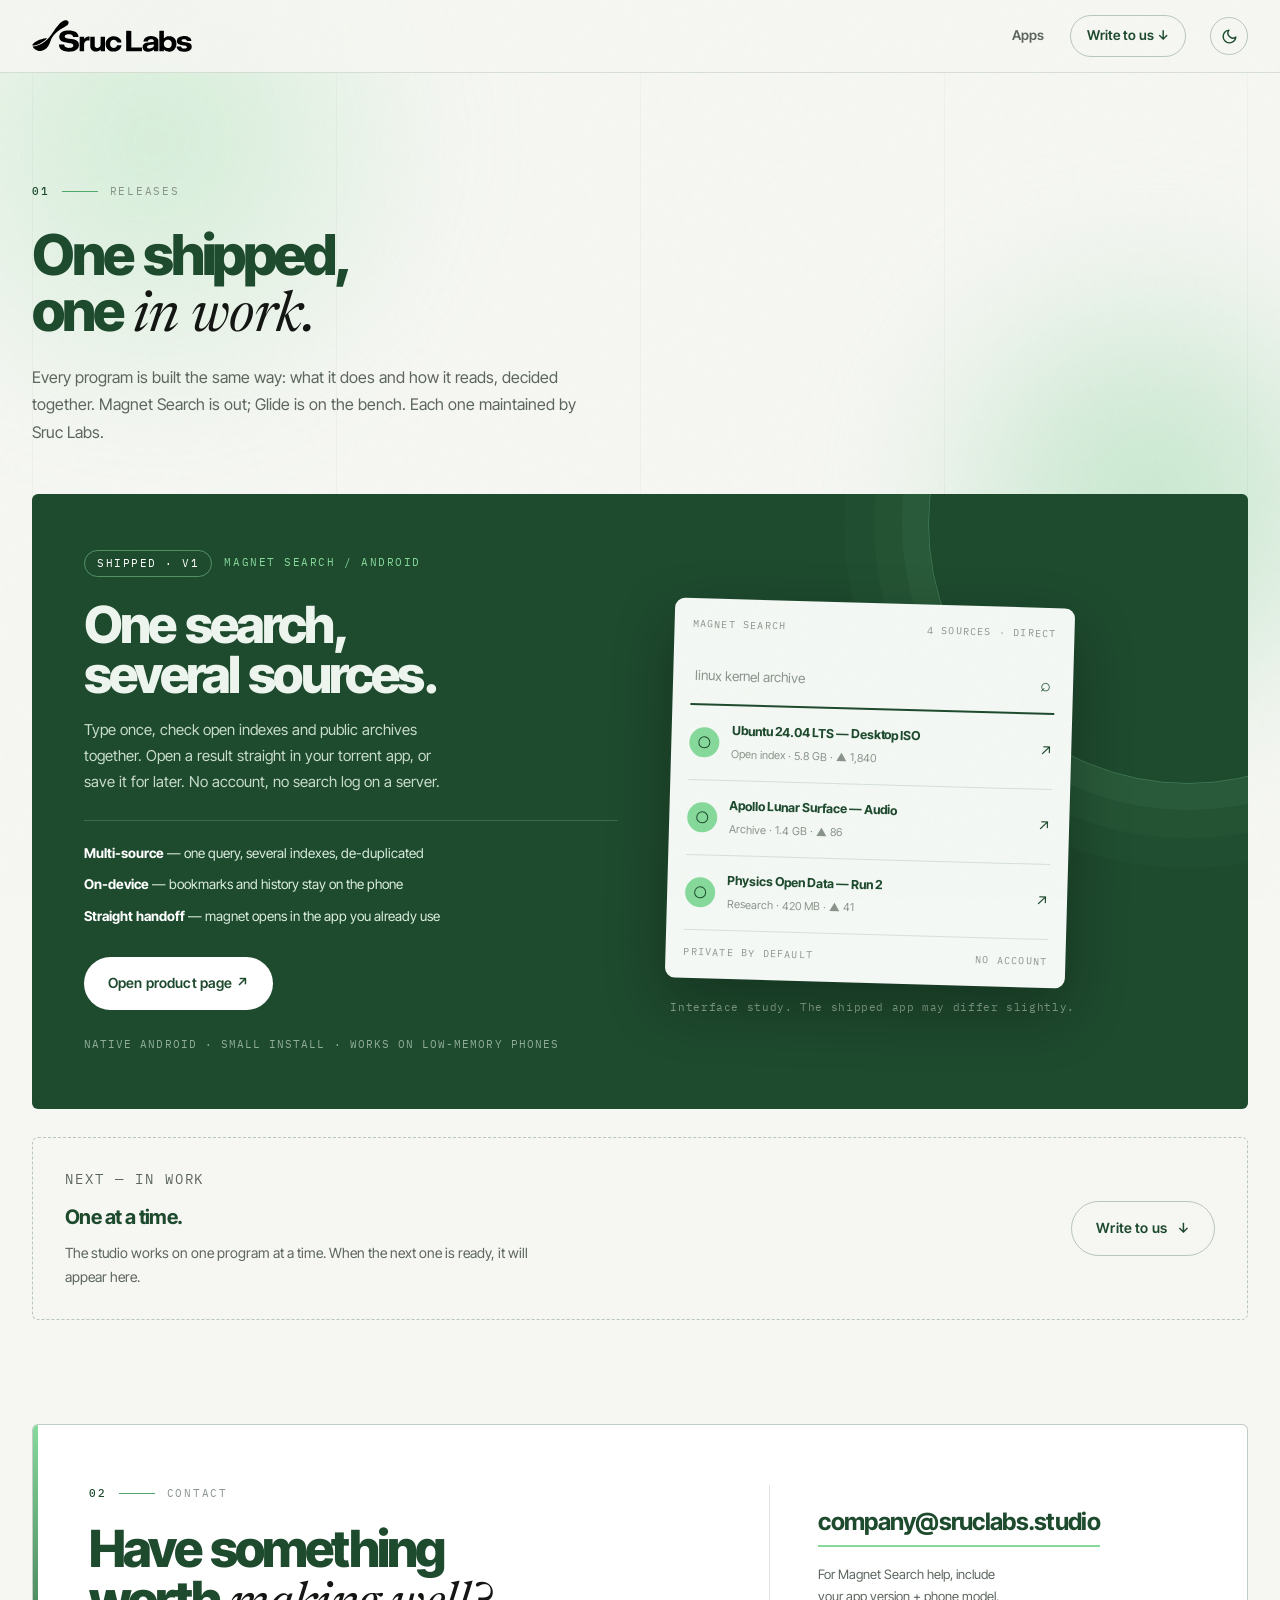
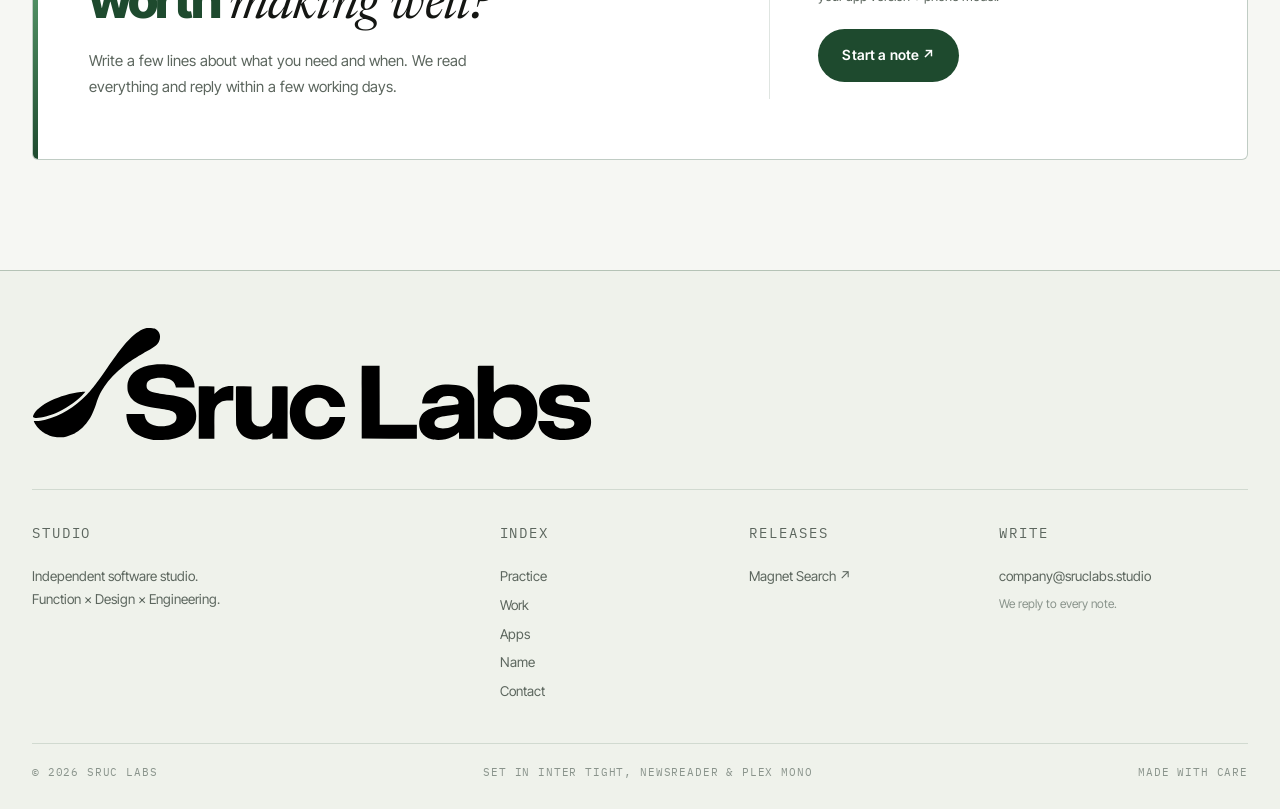
==== apps/index.html @ b3362c84 "Changes for new apps" ====
<!doctype html>
<html lang="en">
<head>
  <meta charset="utf-8">
  <meta name="viewport" content="width=device-width, initial-scale=1">
  <meta name="description" content="Apps by Sruc Labs. One program at a time, done properly. First release: Magnet Search for Android.">
  <meta name="theme-color" content="#F6F7F3">
  <title>Apps — Sruc Labs</title>
  <script>
    try {
      var t = localStorage.getItem('sruc-theme');
      if (!t) t = window.matchMedia('(prefers-color-scheme: dark)').matches ? 'dark' : 'light';
      document.documentElement.dataset.theme = t;
    } catch (e) { document.documentElement.dataset.theme = 'light'; }
  </script>

  <link rel="preconnect" href="https://fonts.googleapis.com">
  <link rel="preconnect" href="https://fonts.gstatic.com" crossorigin>
  <link href="https://fonts.googleapis.com/css2?family=Inter+Tight:ital,wght@0,400;0,500;0,600;0,700;0,800;1,400&family=Newsreader:ital,opsz,wght@1,6..72,400;1,6..72,500&family=IBM+Plex+Mono:wght@400;500&display=swap" rel="stylesheet">

  <link rel="icon" type="image/svg+xml" sizes="any" href="../assets/brand/icon.svg?v=20260924-2">

  <link rel="stylesheet" href="../css/style.css?v=20261008-4">
</head>
<body>

  <div class="ambient" aria-hidden="true">
    <span class="a1"></span><span class="a2"></span><span class="a3"></span>
  </div>
  <div class="page-grid" aria-hidden="true">
    <span></span><span></span><span></span><span></span>
  </div>
  <div class="grain" aria-hidden="true"></div>

  <!-- ================= HEADER ================= -->
  <header class="topbar">
    <div class="wrap topbar-in">
      <a class="wordmark" href="../" aria-label="Sruc Labs home">
        <img class="wordmark-logo logo-dark" src="../assets/brand/SrucLabs_dark.svg?v=20260924" alt="Sruc Labs" width="160" height="33">
        <img class="wordmark-logo logo-light" src="../assets/brand/SrucLabs_light.svg?v=20260924" alt="" aria-hidden="true" width="160" height="33">
      </a>

      <nav class="topnav" aria-label="Primary">
        <!-- links render from NAV_LINKS in js/main.js -->
      </nav>

      <button class="theme-toggle" id="theme-toggle" aria-pressed="false" aria-label="Switch to dark theme" title="Toggle theme">
        <svg class="icon-moon" viewBox="0 0 24 24" fill="none" stroke="currentColor" stroke-width="2" stroke-linecap="round" stroke-linejoin="round" aria-hidden="true">
          <path d="M21 12.79A9 9 0 1 1 11.21 3 7 7 0 0 0 21 12.79z"></path>
        </svg>
        <svg class="icon-sun" viewBox="0 0 24 24" fill="none" stroke="currentColor" stroke-width="2" stroke-linecap="round" stroke-linejoin="round" aria-hidden="true">
          <circle cx="12" cy="12" r="4.5"></circle>
          <line x1="12" y1="2" x2="12" y2="4.5"></line>
          <line x1="12" y1="19.5" x2="12" y2="22"></line>
          <line x1="2" y1="12" x2="4.5" y2="12"></line>
          <line x1="19.5" y1="12" x2="22" y2="12"></line>
          <line x1="4.6" y1="4.6" x2="6.4" y2="6.4"></line>
          <line x1="17.6" y1="17.6" x2="19.4" y2="19.4"></line>
          <line x1="4.6" y1="19.4" x2="6.4" y2="17.6"></line>
          <line x1="17.6" y1="6.4" x2="19.4" y2="4.6"></line>
        </svg>
      </button>
      <button class="menu-btn" aria-expanded="false" aria-controls="mobilemenu">Menu</button>
    </div>
    <div class="wrap mobilemenu" id="mobilemenu">
      <!-- links render from NAV_LINKS in js/main.js -->
    </div>
  </header>

  <main>
    <!-- ================= 01 RELEASES ================= -->
    <section class="section wrap" id="releases">
      <div class="sec-head reveal">
        <p class="sec-index"><span>01</span><i></i>Releases</p>
        <h2>One shipped,<br>one <span class="serif">in work.</span></h2>
        <p class="sec-sub">Every program is built the same way: what it does and how it reads, decided together. Magnet Search is out; Glide is on the bench. Each one maintained by Sruc Labs.</p>
      </div>

      <article class="work reveal">
        <div class="work-info">
          <p class="work-eyebrow"><span class="pill">Shipped · v1</span> Magnet Search / Android</p>
          <h3>One search,<br>several sources.</h3>
          <p class="work-desc">Type once, check open indexes and public archives together. Open a result straight in your torrent app, or save it for later. No account, no search log on a server.</p>
          <ul class="work-list">
            <li><b>Multi-source</b> — one query, several indexes, de-duplicated</li>
            <li><b>On-device</b> — bookmarks and history stay on the phone</li>
            <li><b>Straight handoff</b> — magnet opens in the app you already use</li>
          </ul>
          <div class="work-cta">
            <a class="btn btn-light" href="https://sruclabs.github.io/magnetsearch/" target="_blank" rel="noopener">Open product page ↗</a>
          </div>
          <p class="work-meta">Native Android · Small install · Works on low-memory phones</p>
        </div>

        <div class="work-visual" aria-hidden="true">
          <div class="phone">
            <div class="phone-top"><span>Magnet Search</span><span>4 sources · direct</span></div>
            <div class="phone-search"><span>linux kernel archive</span><b>⌕</b></div>
            <div class="phone-row">
              <i></i>
              <div><strong>Ubuntu 24.04 LTS — Desktop ISO</strong><small>Open index · 5.8 GB · ▲ 1,840</small></div>
              <em>↗</em>
            </div>
            <div class="phone-row">
              <i></i>
              <div><strong>Apollo Lunar Surface — Audio</strong><small>Archive · 1.4 GB · ▲ 86</small></div>
              <em>↗</em>
            </div>
            <div class="phone-row">
              <i></i>
              <div><strong>Physics Open Data — Run 2</strong><small>Research · 420 MB · ▲ 41</small></div>
              <em>↗</em>
            </div>
            <div class="phone-foot"><span>Private by default</span><span>No account</span></div>
          </div>
          <p class="work-cap">Interface study. The shipped app may differ slightly.</p>
        </div>
      </article>

      <div class="next reveal">
        <div>
          <p class="next-eyebrow">Next — in work</p>
          <h3>One at a time.</h3>
          <p>The studio works on one program at a time. When the next one is ready, it will appear here.</p>
        </div>
        <a class="btn btn-ghost" href="#contact">Write to us <span aria-hidden="true">↓</span></a>
      </div>

    </section>

    <!-- ================= CONTACT ================= -->
    <section class="section wrap contact" id="contact">
      <div class="contact-card reveal">
        <div>
          <p class="sec-index light"><span>02</span><i></i>Contact</p>
          <h2>Have something<br>worth <span class="serif">making well?</span></h2>
          <p>Write a few lines about what you need and when. We read everything and reply within a few working days.</p>
        </div>
        <div class="contact-side">
          <a class="mail" href="mailto:company@sruclabs.studio">company@sruclabs.studio</a>
          <p class="contact-meta">For Magnet Search help, include<br>your app version + phone model.</p>
          <a class="btn btn-dark" href="mailto:company@sruclabs.studio?subject=Hello%20Sruc%20Labs">Start a note ↗</a>
        </div>
      </div>
    </section>
  </main>

  <!-- ================= FOOTER ================= -->
  <footer class="footer">
    <div class="wrap">
      <p class="foot-big">
        <img class="foot-logo logo-dark" src="../assets/brand/SrucLabs_dark.svg?v=20260924" alt="Sruc Labs">
        <img class="foot-logo logo-light" src="../assets/brand/SrucLabs_light.svg?v=20260924" alt="Sruc Labs">
      </p>
      <div class="foot-grid">
        <div>
          <p class="foot-k">Studio</p>
          <p>Independent software studio.<br>Function × Design × Engineering.</p>
        </div>
        <div>
          <p class="foot-k">Index</p>
          <a href="../#practice">Practice</a>
          <a href="../#work">Work</a>
          <a href="./" aria-current="page">Apps</a>
          <a href="../#name">Name</a>
          <a href="#contact">Contact</a>
        </div>
        <div>
          <p class="foot-k">Releases</p>
          <a href="https://sruclabs.github.io/magnetsearch/" target="_blank" rel="noopener">Magnet Search ↗</a>
        </div>
        <div>
          <p class="foot-k">Write</p>
          <a href="mailto:company@sruclabs.studio">company@sruclabs.studio</a>
          <p class="foot-muted">We reply to every note.</p>
        </div>
      </div>
      <div class="foot-base">
        <span>© <span id="year">2026</span> Sruc Labs</span>
        <span>Set in Inter Tight, Newsreader &amp; Plex Mono</span>
        <span>Made with care</span>
      </div>
    </div>
  </footer>

  <!-- ================= SCROLL TO TOP ================= -->
  <button class="scroll-top" id="scroll-top" aria-label="Scroll to top" title="Scroll to top">
    <svg viewBox="0 0 24 24" fill="none" stroke="currentColor" stroke-width="2.2" stroke-linecap="round" stroke-linejoin="round" aria-hidden="true">
      <line x1="12" y1="19" x2="12" y2="5"></line>
      <polyline points="5 12 12 5 19 12"></polyline>
    </svg>
  </button>

  <script src="../js/main.js?v=20261008-6"></script>
</body>
</html>
---- css/style.css ----
/* ============================================================
   SRUC LABS — from scratch
   Type: Inter Tight / Newsreader Italic / IBM Plex Mono (all OFL)
   Colour: paper, pine, mint — from brand artefacts
   ============================================================ */

@font-face {
  font-family: 'Inter';
  src: url('../assets/fonts/inter_regular.ttf?v=20260924') format('truetype');
  font-weight: 400; font-display: swap;
}
@font-face {
  font-family: 'Inter';
  src: url('../assets/fonts/inter_medium.ttf?v=20260924') format('truetype');
  font-weight: 500; font-display: swap;
}
@font-face {
  font-family: 'Inter';
  src: url('../assets/fonts/inter_semibold.ttf?v=20260924') format('truetype');
  font-weight: 600; font-display: swap;
}
@font-face {
  font-family: 'Inter';
  src: url('../assets/fonts/inter_bold.ttf?v=20260924') format('truetype');
  font-weight: 700; font-display: swap;
}
@font-face {
  font-family: 'Inter';
  src: url('../assets/fonts/inter_extra_bold.ttf?v=20260924') format('truetype');
  font-weight: 800; font-display: swap;
}

:root {
  --paper: #F6F7F3;
  --card: #FFFFFF;
  --soft: #EAF7ED;
  --ink: #141613;
  --muted: #5C665E;
  --faint: #8A948C;
  --pine: #1E4A2E;
  --moss: #285C3A;
  --leaf: #4FA86B;
  --mint: #86D99B;
  --line: rgba(30, 74, 46, 0.14);
  --line-strong: rgba(30, 74, 46, 0.28);
  --max: 1280px;
  --gut: 32px;
  --sans: 'Inter Tight', 'Inter', system-ui, -apple-system, sans-serif;
  --serif: 'Newsreader', Georgia, serif;
  --mono: 'IBM Plex Mono', 'SFMono-Regular', Menlo, monospace;
  --ease: cubic-bezier(0.22, 1, 0.36, 1);
  --spring: cubic-bezier(0.34, 1.4, 0.44, 1);
  --soft: cubic-bezier(0.4, 0, 0.2, 1);
  --grid: rgba(30,74,46,0.035);
  --construct: rgba(30,74,46,0.1);
  color-scheme: light;
}

/* ================= DARK MODE — deep pine primary, mint accents ================= */
[data-theme="dark"] {
  color-scheme: dark;
  --paper: #0C1210;
  --card: #121A15;
  --soft: #14201A;
  --ink: #EAF2E9;
  --muted: #A9BBAE;
  --faint: #7F9384;
  --pine: #E4F1E2;
  --moss: #A9CBB2;
  --leaf: #7CC795;
  --mint: #86D99B;
  --line: rgba(134,217,155,0.16);
  --line-strong: rgba(134,217,155,0.34);
  --grid: rgba(134,217,155,0.07);
  --construct: rgba(134,217,155,0.18);
}

/* logo variant swap — specificity beats .wordmark-logo below */
.wordmark-logo.logo-light, .foot-logo.logo-light { display: none; }
[data-theme="dark"] .wordmark-logo.logo-dark,
[data-theme="dark"] .foot-logo.logo-dark { display: none; }
[data-theme="dark"] .wordmark-logo.logo-light,
[data-theme="dark"] .foot-logo.logo-light { display: block; }

/* dark-mode surface + contrast fixes */
[data-theme="dark"] ::selection { background: var(--mint); color: #0C1210; }
[data-theme="dark"] .topbar { background: rgba(12,18,16,0.85); }
[data-theme="dark"] .mobilemenu { background: rgba(12,18,16,0.97); }
[data-theme="dark"] .topnav-pill:hover { background: var(--mint); color: #0C1210 !important; }
[data-theme="dark"] .btn-dark { background: var(--mint); color: #0C1210; }
[data-theme="dark"] .btn-dark:hover { background: #A5E3B8; box-shadow: 0 14px 28px rgba(0,0,0,0.4); }
[data-theme="dark"] .btn-light { background: var(--mint); color: #0C1210; }
[data-theme="dark"] .btn-light:hover { background: #A5E3B8; box-shadow: 0 14px 30px rgba(0,0,0,0.4); }
[data-theme="dark"] .lede { color: #B4C4B6; }
[data-theme="dark"] .strip { background: #10231A; }
[data-theme="dark"] .work { background: #132419; border: 1px solid var(--line-strong); }
[data-theme="dark"] .name-copy { color: #B9C8BB; }
[data-theme="dark"] .footer { background: #0E1712; }
[data-theme="dark"] .contact-card::after { background: linear-gradient(var(--mint), #2E6B42); }
[data-theme="dark"] .figure-bar { background: rgba(134,217,155,0.06); }
[data-theme="dark"] .figure-steps li.on { background: rgba(134,217,155,0.09); }
[data-theme="dark"] .rules-title { background: rgba(134,217,155,0.06); }
[data-theme="dark"] .rules li:hover { background: #16241C; }
[data-theme="dark"] .grain { opacity: 0.035; }
[data-theme="dark"] .ambient .a1 { background: radial-gradient(circle at center, rgba(134,217,155,0.17), transparent 65%); }
[data-theme="dark"] .ambient .a2 { background: radial-gradient(circle at center, rgba(24,50,34,0.9), transparent 70%); }
[data-theme="dark"] .ambient .a3 { background: radial-gradient(circle at center, rgba(134,217,155,0.09), transparent 65%); }
/* the phone mock stays a light interface in both modes — intentional */
[data-theme="dark"] .phone { box-shadow: 0 24px 60px rgba(0,0,0,0.55); }
/* construction grid streaks through text on dark — keep it light-mode only */
[data-theme="dark"] .page-grid { display: none; }
[data-theme="dark"] .scroll-top {
  background: rgba(18, 26, 21, 0.78);
  border-color: var(--line-strong);
  color: var(--mint);
  box-shadow: 0 10px 28px rgba(0, 0, 0, 0.45);
}
[data-theme="dark"] .scroll-top:hover {
  background: rgba(24, 38, 29, 0.94);
  border-color: var(--mint);
  color: #fff;
  box-shadow: 0 14px 32px rgba(0, 0, 0, 0.55), 0 0 16px rgba(134, 217, 155, 0.18);
}

@media (prefers-reduced-motion: no-preference) {
  html { scroll-behavior: auto; }
}

*, *::before, *::after { box-sizing: border-box; margin: 0; padding: 0; -webkit-tap-highlight-color: transparent; }
html { -webkit-text-size-adjust: 100%; }
section[id], footer[id] { scroll-margin-top: 73px; }
body {
  background: var(--paper);
  color: var(--ink);
  font-family: var(--sans);
  font-size: 15px;
  line-height: 1.6;
  -webkit-font-smoothing: antialiased;
  overflow-x: hidden;
}
::selection { background: var(--pine); color: #fff; }
a { color: inherit; text-decoration: none; }
img, svg { display: block; max-width: 100%; }
:focus-visible { outline: 2px solid var(--leaf); outline-offset: 3px; }

.wrap {
  width: 100%;
  max-width: var(--max);
  margin-inline: auto;
  padding-inline: var(--gut);
}

/* faint construction grid behind everything — kept sparse on purpose */
.page-grid {
  position: fixed; inset: 0; z-index: -2;
  max-width: var(--max); margin-inline: auto;
  display: grid; grid-template-columns: repeat(4, 1fr);
  padding-inline: var(--gut);
  pointer-events: none;
  -webkit-mask-image: linear-gradient(to bottom, transparent 0, #000 12%, #000 82%, transparent 100%);
  mask-image: linear-gradient(to bottom, transparent 0, #000 12%, #000 82%, transparent 100%);
}
.page-grid span { border-left: 1px solid var(--grid); }
.page-grid span:last-child { border-right: 1px solid var(--grid); }

/* slow ambient wash in brand colours — barely there, always moving */
.ambient { position: fixed; inset: 0; z-index: -3; overflow: hidden; pointer-events: none; }
.ambient span {
  position: absolute; border-radius: 50%;
  filter: blur(50px);
  backface-visibility: hidden;
  will-change: transform;
}
.ambient .a1 {
  width: 52vmax; height: 52vmax; left: -14vmax; top: -15vmax;
  background: radial-gradient(circle at center, rgba(134,217,155,0.32), transparent 65%);
  animation: drift1 30s ease-in-out infinite alternate;
}
.ambient .a2 {
  width: 44vmax; height: 44vmax; right: -12vmax; top: 24vh;
  background: radial-gradient(circle at center, rgba(190,228,200,0.95), transparent 70%);
  animation: drift2 38s ease-in-out infinite alternate;
}
.ambient .a3 {
  width: 48vmax; height: 48vmax; left: 14vw; bottom: -20vmax;
  background: radial-gradient(circle at center, rgba(40,92,58,0.17), transparent 65%);
  animation: drift3 46s ease-in-out infinite alternate;
}
@keyframes drift1 {
  from { transform: translate3d(0, 0, 0); }
  to { transform: translate3d(7vw, 8vh, 0); }
}
@keyframes drift2 {
  from { transform: translate3d(0, 0, 0); }
  to { transform: translate3d(-7vw, 7vh, 0); }
}
@keyframes drift3 {
  from { transform: translate3d(0, 0, 0); }
  to { transform: translate3d(6vw, -7vh, 0); }
}

.grain {
  position: fixed; inset: 0; z-index: 50; pointer-events: none; opacity: 0.05;
  mix-blend-mode: multiply;
  background-image: url("data:image/svg+xml,%3Csvg viewBox='0 0 180 180' xmlns='http://www.w3.org/2000/svg'%3E%3Cfilter id='n'%3E%3CfeTurbulence type='fractalNoise' baseFrequency='.9' numOctaves='2' stitchTiles='stitch'/%3E%3C/filter%3E%3Crect width='100%25' height='100%25' filter='url(%23n)' opacity='.5'/%3E%3C/svg%3E");
}

.serif { font-family: var(--serif); font-style: italic; font-weight: 400; letter-spacing: -0.01em; word-spacing: normal; }

/* ================= TOPBAR ================= */
.topbar {
  position: sticky; top: 0; z-index: 40;
  background: rgba(246, 247, 243, 0.86);
  backdrop-filter: blur(14px); -webkit-backdrop-filter: blur(14px);
  border-bottom: 1px solid var(--line);
}
.topbar-in {
  height: 72px;
  display: flex; align-items: center; gap: 24px;
}
.wordmark { display: flex; align-items: center; color: var(--pine); }
.wordmark-logo { width: 160px; height: auto; display: block; }
.topnav { margin-left: auto; display: flex; align-items: center; gap: 26px; }
.topnav a {
  font-size: 13.5px; font-weight: 600; color: var(--muted);
  display: inline-flex; gap: 7px; align-items: baseline;
}
.topnav a i { font-family: var(--mono); font-style: normal; font-size: 10px; color: var(--faint); }
.topnav a:hover { color: var(--pine); }
.topnav-pill {
  border: 1px solid var(--line-strong); border-radius: 999px;
  padding: 9px 16px !important; color: var(--pine) !important;
  transition: background 0.25s, color 0.25s;
}
.topnav-pill:hover { background: var(--pine); color: #fff !important; }
.menu-btn {
  display: none; margin-left: auto;
  font-family: var(--mono); font-size: 12px; letter-spacing: 0.1em; text-transform: uppercase;
  background: none; border: 1px solid var(--line-strong); border-radius: 999px;
  padding: 10px 18px; color: var(--pine); cursor: pointer;
}
.theme-toggle {
  display: inline-flex; align-items: center; justify-content: center;
  width: 38px; height: 38px; flex: none;
  border: 1px solid var(--line-strong); border-radius: 50%;
  background: transparent; color: var(--pine); cursor: pointer;
  transition: transform 0.35s var(--ease), border-color 0.25s ease, background 0.25s ease;
}
.theme-toggle:hover { transform: translateY(-2px); border-color: var(--pine); }
.theme-toggle svg { width: 17px; height: 17px; }
.theme-toggle .icon-sun { display: none; }
[data-theme="dark"] .theme-toggle .icon-moon { display: none; }
[data-theme="dark"] .theme-toggle .icon-sun { display: block; }
.mobilemenu { position: absolute; top: 100%; left: 0; right: 0; display: flex; flex-direction: column; overflow: hidden; max-height: 0; opacity: 0; transform: translateY(-6px); padding-bottom: 0; background: rgba(246,247,243,0.97); -webkit-backdrop-filter: blur(14px); backdrop-filter: blur(14px); border-bottom: 1px solid var(--line); transition: max-height 0.4s var(--ease), opacity 0.3s ease, transform 0.4s var(--ease), padding-bottom 0.3s ease; }
.mobilemenu a {
  padding: 13px 0; border-top: 1px solid var(--line);
  font-weight: 600; font-size: 15px; color: var(--pine);
  opacity: 0; transform: translateY(4px);
  transition: opacity 0.3s ease, transform 0.35s var(--ease);
}
.mobilemenu.open { max-height: 420px; opacity: 1; transform: none; padding-bottom: 0; }
.mobilemenu.open a { opacity: 1; transform: none; }
.mobilemenu.open a:nth-child(2) { transition-delay: 0.05s; }
.mobilemenu.open a:nth-child(3) { transition-delay: 0.1s; }
.mobilemenu.open a:nth-child(4) { transition-delay: 0.15s; }
.mobilemenu.open a:nth-child(5) { transition-delay: 0.2s; }

/* ================= HERO ================= */
.hero {
  display: grid; grid-template-columns: 1.08fr 0.92fr;
  gap: 56px; align-items: start;
  padding-top: 72px; padding-bottom: 72px;
}
/* kicker removed — h1 keeps its exact position via first-child margin */
.hero-main > h1:first-child { margin-top: 44px; }
.hero h1 {
  font-size: clamp(52px, 6.4vw, 96px);
  line-height: 0.94; letter-spacing: -0.065em; word-spacing: 0.08em; font-weight: 800; color: var(--pine);
}
.hero h1 .serif { color: var(--ink); }
.lede {
  margin-top: 26px; max-width: 480px;
  font-size: 17px; line-height: 1.75; color: #43503F;
}
.hero-cta { display: flex; gap: 14px; margin-top: 32px; flex-wrap: wrap; }
.btn {
  display: inline-flex; align-items: center; gap: 10px;
  font-size: 14px; font-weight: 600; letter-spacing: 0.01em;
  padding: 15px 24px; border-radius: 999px;
  transition: transform 0.35s var(--ease), background 0.25s ease, color 0.25s ease, box-shadow 0.35s ease, border-color 0.25s ease;
  white-space: nowrap;
}
.btn:hover { transform: translateY(-2px); }
.btn:active { transform: translateY(0) scale(0.99); transition-duration: 0.12s; }
.btn-dark { background: var(--pine); color: #fff; }
.btn-dark:hover { background: #143320; box-shadow: 0 14px 28px rgba(30,74,46,0.22); }
.btn-ghost { border: 1px solid var(--line-strong); color: var(--pine); background: transparent; }
.btn-ghost:hover { border-color: var(--pine); }
.btn-light { background: #fff; color: var(--pine); }
.btn-light:hover { box-shadow: 0 14px 30px rgba(0,0,0,0.25); }
.hero-specs {
  display: grid; grid-template-columns: repeat(3, auto);
  gap: 28px; justify-content: start;
  margin-top: 44px; padding-top: 24px; border-top: 1px solid var(--line);
}
.hero-specs dt { font-family: var(--mono); font-size: 10px; letter-spacing: 0.14em; text-transform: uppercase; color: var(--faint); margin-bottom: 4px; }
.hero-specs dd { font-size: 13.5px; font-weight: 600; color: var(--ink); }

/* figure — one quiet instrument on its own faint sheet */
.figure {
  border: 1px solid var(--line);
  background: var(--card);
  border-radius: 6px;
  overflow: hidden;
}
.figure-bar {
  display: flex; justify-content: space-between; gap: 12px;
  font-family: var(--mono); font-size: 10px; letter-spacing: 0.16em;
  color: var(--faint); text-transform: uppercase;
  padding: 13px 20px; border-bottom: 1px solid var(--line);
}
.figure-svg {
  width: 100%; height: auto; display: block;
  padding: 30px 30px 10px;
  background:
    linear-gradient(var(--grid) 1px, transparent 1px),
    linear-gradient(90deg, var(--grid) 1px, transparent 1px);
  background-size: 36px 36px, 36px 36px;
}
.f-construction { stroke: var(--construct); stroke-width: 1; }
.f-eyelet, .f-handle { stroke: var(--pine); stroke-width: 1.5; }
.f-rim { stroke: var(--pine); stroke-width: 1.5; }
.f-bowl { stroke: var(--pine); stroke-width: 1.5; fill: none; }
.f-liquid { fill: rgba(134,217,155,0.12); stroke: none; }
.f-well { fill: var(--pine); stroke: var(--mint); stroke-width: 2.5; transform-box: fill-box; transform-origin: center; animation: receive 6s ease-in-out infinite; }
.f-drop { fill: rgba(134,217,155,0.5); stroke: var(--pine); stroke-width: 1.25; transform-box: fill-box; transform-origin: center; animation: deliver 6s ease-in-out infinite; }
.f-splash { fill: none; stroke: var(--leaf); stroke-width: 1.25; transform-box: fill-box; transform-origin: center; opacity: 0; animation: splash 6s ease-out infinite; }
.f-ground { stroke: var(--pine); stroke-width: 1.5; }
.f-ground-thin { stroke: rgba(30,74,46,0.5); stroke-width: 1; }
.f-origin { fill: var(--pine); }
.f-carrier { fill: var(--mint); stroke: var(--pine); stroke-width: 1.25; transform-box: fill-box; transform-origin: center; animation: carry 6s var(--ease) infinite; }
.f-ring { stroke: var(--leaf); stroke-width: 1.25; opacity: 0; transform-box: fill-box; transform-origin: center; animation: ring 6s ease-out infinite; }
/* loop stays parked at t=0 until JS releases it together with the highlights */
.figure .f-carrier, .figure .f-ring, .figure .f-well, .figure .f-drop, .figure .f-splash { animation-play-state: paused; }
.figure.go .f-carrier, .figure.go .f-ring, .figure.go .f-well, .figure.go .f-drop, .figure.go .f-splash { animation-play-state: running; }
/* one 6s story, in order: gather (0–2s) → hold (2–4s) → release (4–6s) */
@keyframes carry {
  0%, 6% { transform: translateY(0); opacity: 0; }
  12% { transform: translateY(0); opacity: 1; }
  34% { transform: translateY(244px); opacity: 1; }
  42%, 100% { transform: translateY(244px); opacity: 0; }
}
@keyframes receive {
  0%, 32%, 58%, 100% { transform: scale(1); }
  42%, 50% { transform: scale(1.25); }
}
@keyframes deliver {
  0%, 46% { transform: translateY(0) scale(0.55); opacity: 0; }
  54% { transform: translateY(0) scale(1); opacity: 1; }
  76% { transform: translateY(38px) scale(0.94); opacity: 1; }
  84%, 100% { transform: translateY(44px) scale(0.7); opacity: 0; }
}
@keyframes splash {
  0%, 74% { transform: scale(0.4); opacity: 0; }
  80% { transform: scale(1); opacity: 0.8; }
  90%, 100% { transform: scale(1.6); opacity: 0; }
}
@keyframes ring {
  0%, 6% { opacity: 0; transform: scale(0.6); }
  12% { opacity: 0.85; transform: scale(1); }
  26%, 100% { opacity: 0; transform: scale(1.35); }
}
.figure-steps {
  list-style: none; display: grid; grid-template-columns: repeat(3, 1fr);
  border-top: 1px solid var(--line); margin-top: 0;
}
.figure-steps li {
  display: flex; align-items: baseline; gap: 8px;
  padding: 12px 20px; font-family: var(--mono); font-size: 10px;
  letter-spacing: 0.14em; text-transform: uppercase; color: var(--faint);
  border-left: 1px solid var(--line);
  opacity: 0.5; transition: opacity 0.4s, color 0.4s, background 0.4s;
  white-space: nowrap;
}
.figure-steps li:first-child { border-left: 0; }
.figure-steps li b { font-weight: 400; }
.figure-steps li.on { opacity: 1; color: var(--pine); background: rgba(234,247,237,0.45); }
.figure-cap {
  padding: 12px 20px 14px; font-size: 12.5px; line-height: 1.6; color: var(--muted);
  border-top: 1px solid var(--line);
}

/* ================= STRIP ================= */
.strip {
  border-block: 1px solid var(--line-strong);
  background: var(--pine); color: #DCEFE1;
  overflow: hidden; white-space: nowrap;
}
.strip-track {
  display: flex; width: max-content;
  font-family: var(--mono); font-size: 11.5px; letter-spacing: 0.16em; text-transform: uppercase;
  animation: strip 36s linear infinite;
  will-change: transform;
  backface-visibility: hidden;
}
/* two identical halves — the -50% loop lands exactly on the seam */
.strip-group {
  display: flex; align-items: center; gap: 22px; flex: none;
  padding: 13px 22px 13px 0;
}
.strip-track i { color: var(--mint); font-style: normal; }
@keyframes strip { to { transform: translateX(-50%); } }

/* ================= SECTIONS ================= */
.section { padding-top: 110px; padding-bottom: 8px; }
.sec-index {
  display: flex; align-items: center; gap: 12px;
  font-family: var(--mono); font-size: 11px; letter-spacing: 0.16em;
  text-transform: uppercase; color: var(--faint); margin-bottom: 26px;
}
.sec-index span:first-child { color: var(--pine); font-weight: 500; }
.sec-index i { display: block; width: 36px; height: 1px; background: var(--leaf); }
.sec-head h2 {
  font-size: clamp(36px, 4.4vw, 64px); line-height: 1.0;
  letter-spacing: -0.055em; word-spacing: 0.055em; font-weight: 800; color: var(--pine);
  max-width: 16ch;
}
.sec-head h2 .serif { color: var(--ink); }
.sec-sub { margin-top: 18px; max-width: 560px; color: var(--muted); font-size: 16px; line-height: 1.7; }

/* trio */
.trio {
  display: grid; grid-template-columns: repeat(3, 1fr);
  border: 1px solid var(--line-strong); border-radius: 4px; overflow: hidden;
  margin-top: 48px; background: var(--card);
}
.trio article { padding: 32px 30px 30px; border-left: 1px solid var(--line); }
.trio article:first-child { border-left: 0; }
.trio-no { font-family: var(--mono); font-size: 11px; letter-spacing: 0.14em; color: var(--leaf); margin-bottom: 16px; }
.trio h3 { font-size: 21px; font-weight: 700; letter-spacing: -0.03em; color: var(--pine); margin-bottom: 10px; }
.trio article > p { font-size: 14px; line-height: 1.7; color: var(--muted); }
.trio ul { list-style: none; margin-top: 18px; padding-top: 16px; border-top: 1px dashed var(--line-strong); }
.trio li { font-family: var(--mono); font-size: 11.5px; color: var(--pine); padding: 5px 0 5px 16px; position: relative; }
.trio li::before { content: '—'; position: absolute; left: 0; color: var(--leaf); }

/* rules — single card table so dividers always line up */
.rules {
  margin-top: 40px;
  border: 1px solid var(--line-strong);
  border-radius: 6px;
  background: var(--card);
  overflow: hidden;
  position: relative;
}
.rules-title {
  font-family: var(--mono); font-size: 11px; letter-spacing: 0.16em;
  text-transform: uppercase; color: var(--faint);
  padding: 16px 24px;
  border-bottom: 1px solid var(--line-strong);
  background: rgba(234,247,237,0.4);
}
.rules ol {
  list-style: none;
  display: grid; grid-template-columns: repeat(4, 1fr);
  align-items: stretch;
}
.rules li {
  padding: 22px 24px 24px;
  border-left: 1px solid var(--line);
  border-top: 1px solid var(--line);
  font-size: 15px; font-weight: 600; color: var(--ink); letter-spacing: -0.01em;
  line-height: 1.45;
  background: var(--card);
}
.rules li:nth-child(-n+4) { border-top: 0; }
.rules li:nth-child(4n+1) { border-left: 0; }
.rules li span {
  font-family: var(--mono); font-weight: 400; font-size: 11px;
  font-variant-numeric: tabular-nums; color: var(--faint);
  display: block; margin-bottom: 12px; letter-spacing: 0.08em;
}
.rules li small {
  display: block; font-weight: 400; color: var(--muted);
  font-size: 13px; margin-top: 6px; line-height: 1.6;
}

/* ================= WORK ================= */
.work {
  margin-top: 48px;
  display: grid; grid-template-columns: 1.05fr 0.95fr;
  background: var(--pine); color: #EDF5EE;
  border-radius: 6px; overflow: hidden; position: relative;
}
.work::before {
  content: ''; position: absolute; width: 520px; height: 520px;
  right: -200px; top: -230px; border-radius: 50%;
  border: 1px solid rgba(134,217,155,0.3);
  box-shadow: 0 0 0 26px rgba(134,217,155,0.05), 0 0 0 54px rgba(134,217,155,0.035), 0 0 0 84px rgba(134,217,155,0.02);
  pointer-events: none;
}
.work-info { padding: 56px 52px; position: relative; z-index: 1; }
.work-eyebrow { font-family: var(--mono); font-size: 11px; letter-spacing: 0.14em; text-transform: uppercase; color: var(--mint); display: flex; align-items: center; gap: 12px; flex-wrap: wrap; }
.pill { border: 1px solid rgba(134,217,155,0.5); border-radius: 999px; padding: 4px 12px; font-size: 10.5px; color: #fff; }
.work-info h3 { font-size: clamp(38px, 4vw, 60px); line-height: 0.98; letter-spacing: -0.055em; word-spacing: 0.055em; font-weight: 800; margin: 22px 0 18px; }
.work-desc { color: #C9DDCD; font-size: 15px; line-height: 1.75; max-width: 42ch; }
.work-list { list-style: none; margin-top: 24px; padding-top: 22px; border-top: 1px solid rgba(255,255,255,0.16); display: grid; gap: 10px; }
.work-list li { font-size: 13.5px; color: #DCEFE1; }
.work-list b { color: #fff; }
.work-cta { display: flex; align-items: center; gap: 22px; margin-top: 30px; flex-wrap: wrap; }
.work-meta { margin-top: 26px; font-family: var(--mono); font-size: 10.5px; letter-spacing: 0.1em; text-transform: uppercase; color: rgba(220,239,225,0.6); }
.work-visual { padding: 56px 52px 40px 0; position: relative; z-index: 1; display: flex; flex-direction: column; justify-content: center; }
.phone {
  background: #F4F8F4; color: var(--ink); border-radius: 10px;
  padding: 18px; max-width: 400px; width: 100%;
  box-shadow: 0 24px 60px rgba(0,0,0,0.28);
  transform: rotate(1.6deg); transition: transform 0.5s var(--ease);
  /* mock stays a light interface in both modes — pin light vars */
  --pine: #1E4A2E; --ink: #141613; --faint: #8A948C;
}
.work:hover .phone { transform: rotate(0deg) translateY(-4px); }
.phone-top { display: flex; justify-content: space-between; font-family: var(--mono); font-size: 10px; letter-spacing: 0.12em; text-transform: uppercase; color: var(--faint); }
.phone-search {
  display: flex; justify-content: space-between; align-items: center;
  margin-top: 16px; padding: 13px 4px; border-bottom: 2px solid var(--pine);
  font-size: 13.5px; color: var(--faint);
}
.phone-search b { color: var(--pine); font-size: 18px; font-weight: 400; }
.phone-row { display: flex; gap: 12px; align-items: center; padding: 15px 0; border-bottom: 1px solid var(--line); }
.phone-row i { width: 30px; height: 30px; border-radius: 50%; background: var(--mint); position: relative; flex: none; }
.phone-row i::after { content: ''; position: absolute; inset: 9px; border: 1.5px solid var(--pine); border-radius: 50%; }
.phone-row div { flex: 1; min-width: 0; }
.phone-row strong { display: block; font-size: 12.5px; color: var(--pine); white-space: nowrap; overflow: hidden; text-overflow: ellipsis; }
.phone-row small { font-size: 11px; color: var(--faint); }
.phone-row em { font-style: normal; color: var(--pine); }
.phone-foot { display: flex; justify-content: space-between; padding-top: 14px; font-family: var(--mono); font-size: 10px; letter-spacing: 0.12em; text-transform: uppercase; color: var(--faint); }
.work-cap { margin-top: 16px; font-family: var(--mono); font-size: 10.5px; letter-spacing: 0.06em; color: rgba(220,239,225,0.55); }
/* ================= WORK CAROUSEL — one card in view ================= */
.work-carousel { margin-top: 48px; }
.work-viewport { overflow: hidden; border-radius: 6px; touch-action: pan-y; cursor: grab; overscroll-behavior-x: contain; }
.work-viewport.dragging { cursor: grabbing; user-select: none; -webkit-user-select: none; }
.work-carousel:focus-visible { outline: 2px solid var(--leaf); outline-offset: 6px; }
.work-track { display: flex; align-items: stretch; transition: transform 0.8s cubic-bezier(0.32, 0.72, 0, 1); will-change: transform; }
.work-track.live { transition: none; }
.work-track .work { flex: 0 0 100%; min-width: 0; margin-top: 0; }
.work-nav { display: flex; align-items: center; gap: 16px; margin-top: 20px; }
.work-arrow {
  width: 44px; height: 44px; border-radius: 50%; flex: none;
  display: inline-flex; align-items: center; justify-content: center;
  border: 1px solid var(--line-strong); background: transparent; color: var(--pine);
  font-size: 18px; line-height: 1; cursor: pointer;
  transition: transform 0.35s var(--ease), border-color 0.25s ease, background 0.25s ease;
}
.work-arrow:hover { transform: translateY(-2px); border-color: var(--pine); }
.work-count { font-family: var(--mono); font-size: 11px; letter-spacing: 0.14em; color: var(--faint); }
.work-count span:first-child { color: var(--pine); }
.work-all { margin-top: 26px; }
.work-all a {
  font-size: clamp(18px, 2vw, 24px); font-weight: 700; letter-spacing: -0.03em;
  color: var(--pine); border-bottom: 2px solid var(--mint); padding-bottom: 4px;
}
.work-all a:hover { border-color: var(--pine); }

/* remote mock — same light-phone language as the search mock */
.remote-screen {
  display: flex; justify-content: space-between; align-items: center;
  margin-top: 16px; padding: 13px 4px; border-bottom: 2px solid var(--pine);
  font-size: 13.5px; font-weight: 600; color: var(--pine);
}
.remote-screen b { color: var(--leaf); font-size: 12px; }
.remote-pad {
  position: relative; width: 148px; height: 148px; margin: 24px auto 8px;
  border-radius: 50%; background: var(--mint);
}
.remote-pad i { position: absolute; font-style: normal; color: var(--pine); font-size: 13px; line-height: 1; }
.remote-pad i::after { display: block; }
.rp-up { top: 9px; left: 50%; transform: translateX(-50%); }
.rp-up::after { content: '▲'; }
.rp-right { right: 11px; top: 50%; transform: translateY(-50%); }
.rp-right::after { content: '▶'; }
.rp-down { bottom: 9px; left: 50%; transform: translateX(-50%); }
.rp-down::after { content: '▼'; }
.rp-left { left: 11px; top: 50%; transform: translateY(-50%); }
.rp-left::after { content: '◀'; }
.remote-pad em {
  position: absolute; inset: 50px; border-radius: 50%;
  background: var(--pine); color: #fff;
  display: flex; align-items: center; justify-content: center;
  font-style: normal; font-family: var(--mono); font-size: 10.5px; letter-spacing: 0.1em;
}
.remote-keys {
  display: flex; justify-content: space-between; gap: 8px;
  margin-top: 20px; padding: 14px 0; border-top: 1px solid var(--line);
  font-family: var(--mono); font-size: 10px; letter-spacing: 0.12em; text-transform: uppercase; color: var(--faint);
}

/* ================= NAME ================= */
.name {
  margin-top: 110px; background: var(--soft);
  border-block: 1px solid var(--line);
  overflow: hidden; position: relative;
}
.name-in {
  display: grid; grid-template-columns: 1.1fr 0.9fr; gap: 48px;
  padding-top: 88px; padding-bottom: 88px; align-items: center;
}
.name h2 { font-size: clamp(48px, 5.5vw, 84px); letter-spacing: -0.06em; word-spacing: 0.06em; font-weight: 800; color: var(--pine); line-height: 1; }
.name h2 .dev { font-weight: 400; font-size: 0.45em; letter-spacing: 0; color: var(--moss); }
.name-copy { margin-top: 20px; max-width: 52ch; color: #4A574E; font-size: 16px; line-height: 1.75; }
.name-copy i { font-family: var(--serif); }
.name-defs { margin-top: 28px; display: grid; gap: 0; border-top: 1px solid var(--line-strong); max-width: 560px; }
.name-defs div { display: grid; grid-template-columns: 150px 1fr; gap: 18px; padding: 20px 0 18px; border-bottom: 1px solid var(--line); align-items: baseline; }
.name-defs dt { font-family: var(--mono); font-size: 10.5px; letter-spacing: 0.12em; text-transform: uppercase; color: var(--moss); }
.name-defs dd { font-size: 13.5px; color: var(--ink); }
.name-glyph { text-align: right; position: relative; }
.name-big {
  font-size: clamp(104px, 13vw, 196px); line-height: 1.08; font-weight: 800;
  color: transparent; -webkit-text-stroke: 1.5px var(--pine); letter-spacing: -0.05em;
  display: block;
}
.name-small { display: block; margin-top: 18px; font-family: var(--mono); font-size: 10.5px; letter-spacing: 0.14em; text-transform: uppercase; color: var(--faint); line-height: 1.8; }

/* ================= CONTACT ================= */
.contact { padding-top: 96px; padding-bottom: 110px; }
.contact-card {
  border: 1px solid var(--line-strong); border-radius: 6px; background: var(--card);
  display: grid; grid-template-columns: 1.2fr 0.8fr; gap: 48px;
  padding: 60px 56px; position: relative; overflow: hidden;
}
.contact-card::after {
  content: ''; position: absolute; left: 0; top: 0; bottom: 0; width: 5px;
  background: linear-gradient(var(--mint), var(--pine));
}
.contact-card h2 { font-size: clamp(36px, 4vw, 58px); letter-spacing: -0.055em; word-spacing: 0.055em; line-height: 1.0; color: var(--pine); font-weight: 800; }
.contact-card h2 .serif { color: var(--ink); }
.contact-card > div:first-child > p:last-of-type { margin-top: 16px; color: var(--muted); max-width: 44ch; font-size: 15px; line-height: 1.7; }
.sec-index.light { margin-bottom: 20px; }
.contact-side { border-left: 1px solid var(--line); padding-left: 48px; display: flex; flex-direction: column; justify-content: center; gap: 16px; }
.mail { font-size: clamp(18px, 2vw, 24px); font-weight: 700; letter-spacing: -0.03em; color: var(--pine); border-bottom: 2px solid var(--mint); padding-bottom: 4px; align-self: flex-start; }
.mail:hover { border-color: var(--pine); }
.contact-meta { font-size: 13px; color: var(--muted); line-height: 1.7; }
.contact-side .btn { align-self: flex-start; margin-top: 6px; }

/* ================= FOOTER ================= */
.footer { border-top: 1px solid var(--line-strong); background: #EFF2EB; padding-top: 56px; }
.foot-big { margin: 0; line-height: 1; }
.foot-logo { width: min(560px, 100%); height: auto; }
.foot-grid { display: grid; grid-template-columns: 1.4fr 0.7fr 0.7fr 0.8fr; gap: 32px; margin-top: 48px; padding-top: 32px; border-top: 1px solid var(--line); }
.foot-k { font-family: var(--mono); font-size: 10.5px; letter-spacing: 0.14em; text-transform: uppercase; color: var(--faint); margin-bottom: 14px; }
.foot-grid p, .foot-grid a { font-size: 13.5px; line-height: 1.7; color: var(--muted); }
.foot-grid div { display: flex; flex-direction: column; gap: 6px; align-items: flex-start; }
.foot-grid a:hover { color: var(--pine); text-decoration: underline; text-underline-offset: 3px; }
.foot-muted { font-size: 12px !important; color: var(--faint) !important; }
.foot-base {
  display: flex; justify-content: space-between; gap: 16px; flex-wrap: wrap;
  margin-top: 40px; padding: 20px 0 28px; border-top: 1px solid var(--line);
  font-family: var(--mono); font-size: 10.5px; letter-spacing: 0.08em; text-transform: uppercase; color: var(--faint);
}

/* ================= REVEAL — one calm rise, no blur, no bounce ================= */
.reveal {
  opacity: 0;
  transform: translateY(22px);
  transition: opacity 0.7s ease, transform 0.7s var(--ease);
}
.reveal.in { opacity: 1; transform: none; }

.topnav a, .mail, .foot-grid a {
  transition: color 0.25s ease, border-color 0.25s ease;
}
.trio article, .rules li {
  transition: transform 0.35s var(--ease), background 0.3s ease, box-shadow 0.35s ease;
}
.trio article:hover { transform: translateY(-3px); }
.rules li:hover { transform: translateY(-2px); background: #FDFFFD; }
.work:hover .phone { transform: rotate(0deg) translateY(-4px); }
.phone { transition: transform 0.5s var(--ease), box-shadow 0.4s ease; }

/* ================= SCROLL TO TOP ================= */
.scroll-top {
  position: fixed;
  right: 28px;
  bottom: 28px;
  z-index: 45;
  width: 44px;
  height: 44px;
  border-radius: 50%;
  display: inline-flex;
  align-items: center;
  justify-content: center;
  background: rgba(246, 247, 243, 0.76);
  backdrop-filter: blur(16px);
  -webkit-backdrop-filter: blur(16px);
  border: 1px solid var(--line-strong);
  color: var(--pine);
  cursor: pointer;
  box-shadow: 0 8px 24px rgba(30, 74, 46, 0.1);
  opacity: 0;
  visibility: hidden;
  transform: translateY(14px);
  transition: opacity 0.3s ease, transform 0.35s var(--ease), visibility 0.35s, background 0.25s ease, border-color 0.25s ease, color 0.25s ease, box-shadow 0.35s ease;
}
.scroll-top.visible {
  opacity: 1;
  visibility: visible;
  transform: translateY(0);
}
.scroll-top:hover {
  transform: translateY(-3px);
  background: rgba(234, 247, 237, 0.92);
  border-color: var(--pine);
  color: var(--pine);
  box-shadow: 0 14px 28px rgba(30, 74, 46, 0.18);
}
.scroll-top:active {
  transform: translateY(-1px) scale(0.96);
  transition-duration: 0.12s;
}
.scroll-top svg {
  width: 18px;
  height: 18px;
  transition: transform 0.25s var(--ease);
}
.scroll-top:hover svg {
  transform: translateY(-2px);
}

.topnav a.active { color: var(--pine); text-decoration: underline; text-decoration-color: var(--leaf); text-underline-offset: 5px; text-decoration-thickness: 1.5px; }
.mobilemenu a[aria-current="page"] { text-decoration: underline; text-decoration-color: var(--leaf); text-underline-offset: 5px; text-decoration-thickness: 1.5px; }

/* ================= APPS INDEX — reuses studio tokens only ================= */
.next {
  margin-top: 28px;
  border: 1px dashed var(--line-strong); border-radius: 6px; background: transparent;
  display: grid; grid-template-columns: 1fr auto; gap: 24px; align-items: center;
  padding: 30px 32px;
}
.next-eyebrow { font-family: var(--mono); font-size: 10.5px; letter-spacing: 0.14em; text-transform: uppercase; color: var(--faint); margin-bottom: 10px; }
.next h3 { font-size: 20px; font-weight: 700; letter-spacing: -0.03em; color: var(--pine); margin-bottom: 8px; }
.next p { font-size: 14px; line-height: 1.7; color: var(--muted); max-width: 62ch; }
.next .btn { flex: none; }

/* ================= RESPONSIVE ================= */
@media (max-width: 1020px) {
  .hero { grid-template-columns: 1fr 1fr; gap: 36px; }
  .topnav { gap: 18px; }
  .rules ol { grid-template-columns: repeat(2, 1fr); }
  .rules li:nth-child(-n+4) { border-top: 1px solid var(--line); }
  .rules li:nth-child(-n+2) { border-top: 0; }
  .rules li:nth-child(4n+1) { border-left: 1px solid var(--line); }
  .rules li:nth-child(odd) { border-left: 0; }
  .work-info, .work-visual { padding: 44px 36px; }
  .work-visual { padding-top: 0; }
  .work { grid-template-columns: 1fr; }
  .phone { max-width: 440px; }
  .name-in { grid-template-columns: 1fr; gap: 32px; }
  .name-glyph { text-align: left; }
  .foot-grid { grid-template-columns: 1fr 1fr; }
}

@media (max-width: 860px) {
  :root { --gut: 24px; }
  .topnav { display: none; }
  .topbar-in { gap: 12px; }
  .theme-toggle { margin-left: auto; width: 40px; height: 40px; }
  .menu-btn { display: block; margin-left: 0; flex: none; }
  .hero { grid-template-columns: 1fr; padding-top: 56px; }
  .figure { max-width: 560px; }
  .trio { grid-template-columns: 1fr; }
  .trio article { border-left: 0; border-top: 1px solid var(--line); }
  .trio article:first-child { border-top: 0; }
  .contact-card { grid-template-columns: 1fr; padding: 44px 32px; gap: 32px; }
  .contact-side { border-left: 0; padding-left: 0; border-top: 1px solid var(--line); padding-top: 28px; }
  .next { grid-template-columns: 1fr; }
  .next .btn { justify-self: start; }
  .hero-specs { grid-template-columns: repeat(3, 1fr); gap: 16px; }
}

@media (max-width: 640px) {
  :root { --gut: 20px; }
  section[id], footer[id] { scroll-margin-top: 65px; }
  .topbar-in { height: 64px; }
  .wordmark-logo { width: 136px; }
  .foot-logo { width: 100%; }
  .page-grid { grid-template-columns: repeat(2, 1fr); opacity: 0.7; }
  .ambient span { filter: blur(44px); }
  .ambient .a1, .ambient .a2, .ambient .a3 { animation-duration: 60s; }
  .section { padding-top: 80px; }
  .hero h1 { font-size: clamp(46px, 13vw, 68px); }
  .lede { font-size: 15.5px; }
  .hero-cta .btn { width: 100%; justify-content: center; }
  .hero-specs { grid-template-columns: 1fr 1fr; }
  .figure-steps { grid-template-columns: 1fr; }
  .figure-steps li { border-left: 0; border-top: 1px solid var(--line); }
  .figure-steps li:first-child { border-top: 0; }
  .rules ol { grid-template-columns: 1fr; }
  .rules li { border-left: 0 !important; }
  .rules li:nth-child(n) { border-top: 1px solid var(--line); }
  .rules li:first-child { border-top: 0; }
  .work-info { padding: 36px 24px 28px; }
  .work-visual { padding: 0 24px 28px; }
  .name-in { padding-top: 64px; padding-bottom: 64px; }
  .name-defs div { grid-template-columns: 1fr; gap: 6px; }
  .contact { padding-bottom: 80px; }
  .foot-grid { grid-template-columns: 1fr; gap: 24px; }
  .foot-base { flex-direction: column; gap: 8px; }
  .scroll-top { right: 18px; bottom: 18px; width: 40px; height: 40px; }
  .scroll-top svg { width: 16px; height: 16px; }
}

@media (max-width: 420px) {
  .hero { padding-top: 44px; padding-bottom: 52px; }
  .hero-specs { grid-template-columns: 1fr; gap: 12px; }
  .phone-row strong { white-space: normal; }
  .contact-card { padding: 36px 22px; }
  .mail { font-size: 19px; }
}

@media (prefers-reduced-motion: reduce) {
  html { scroll-behavior: auto; }
  .reveal { opacity: 1; transform: none; filter: none; transition: none; }
  .strip-track, .f-carrier, .f-ring, .f-well, .f-drop, .f-splash, .ambient span { animation: none; }
  .work-track { transition: none; }
  .f-carrier { opacity: 1; transform: translateY(110px); }
  .f-drop { opacity: 1; transform: none; }
  .f-splash { opacity: 0; }
  .btn:hover, .work:hover .phone, .trio article:hover, .rules li:hover { transform: none; }
  .mobilemenu, .mobilemenu a { transition: none; }
  .btn:active { transform: none; }
  .scroll-top { transition: opacity 0.15s ease, visibility 0.15s; }
  .scroll-top:hover, .scroll-top:active, .scroll-top:hover svg { transform: none; }
}
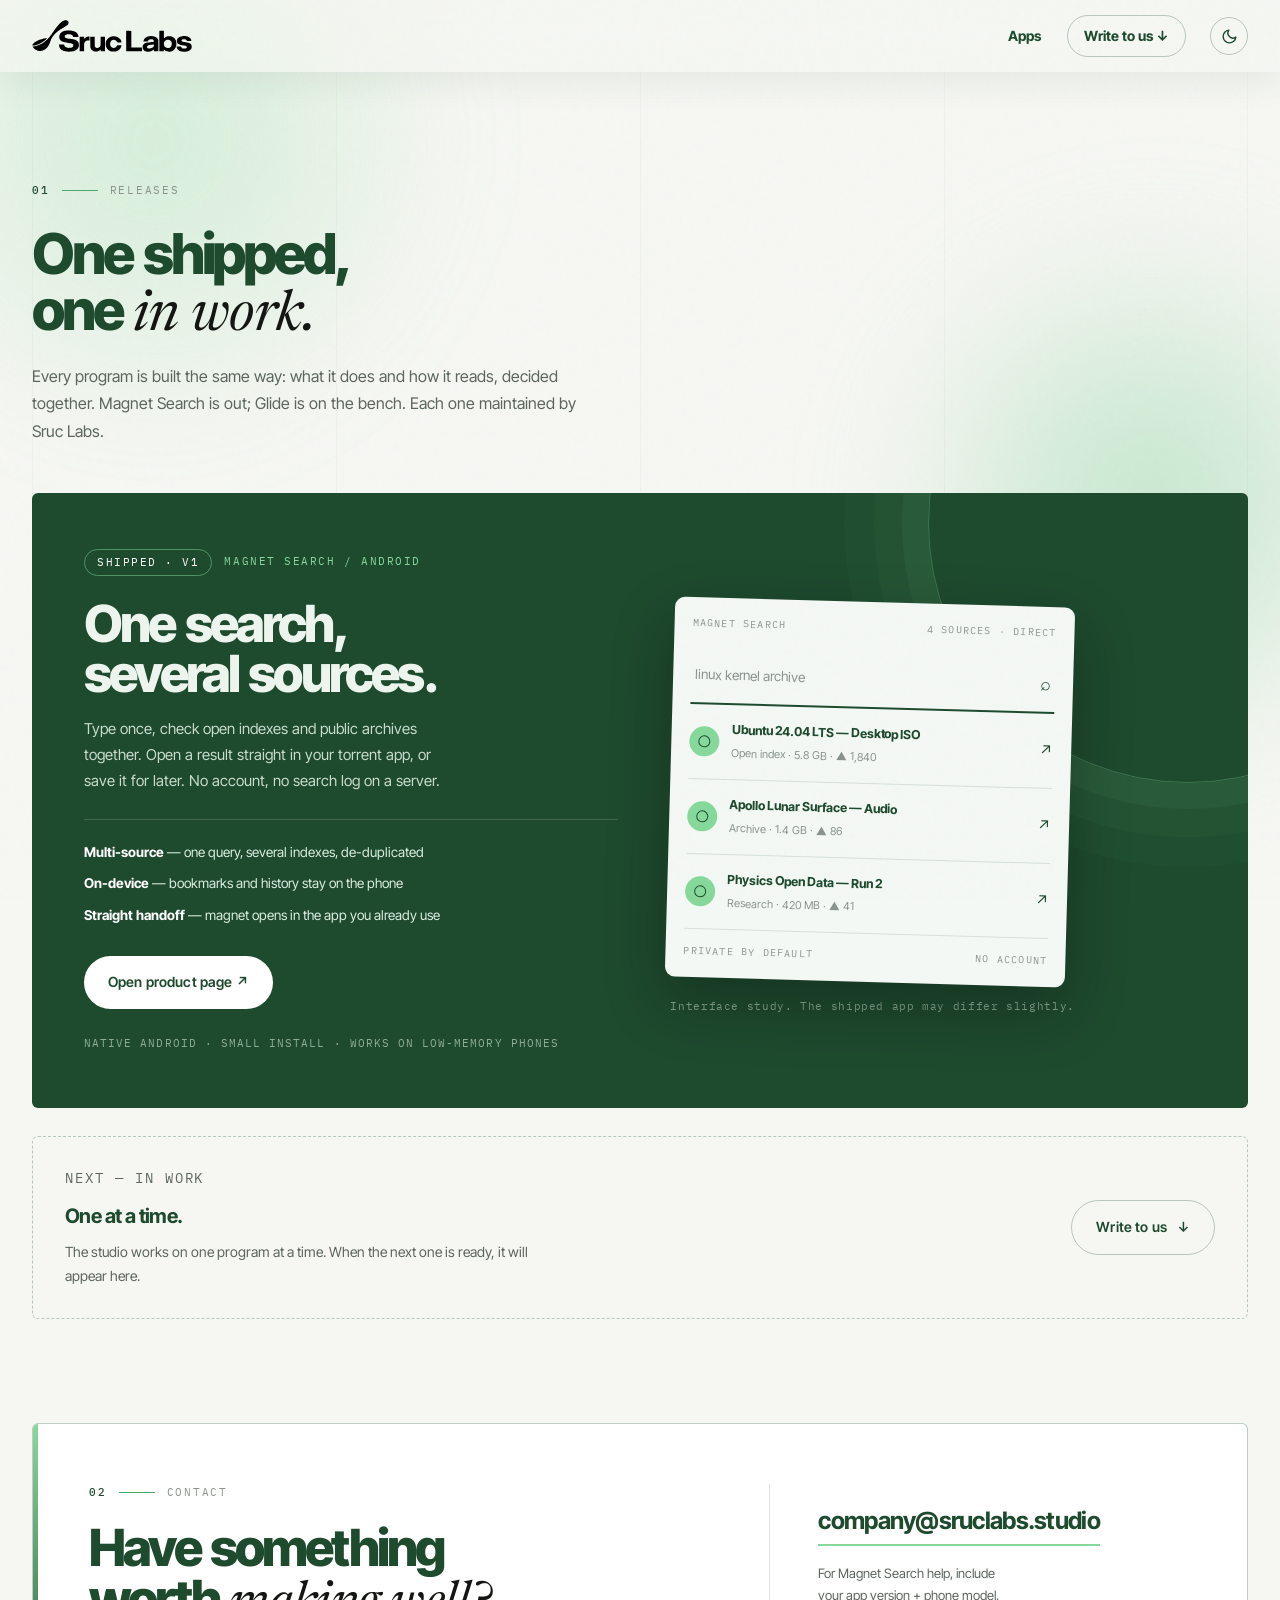
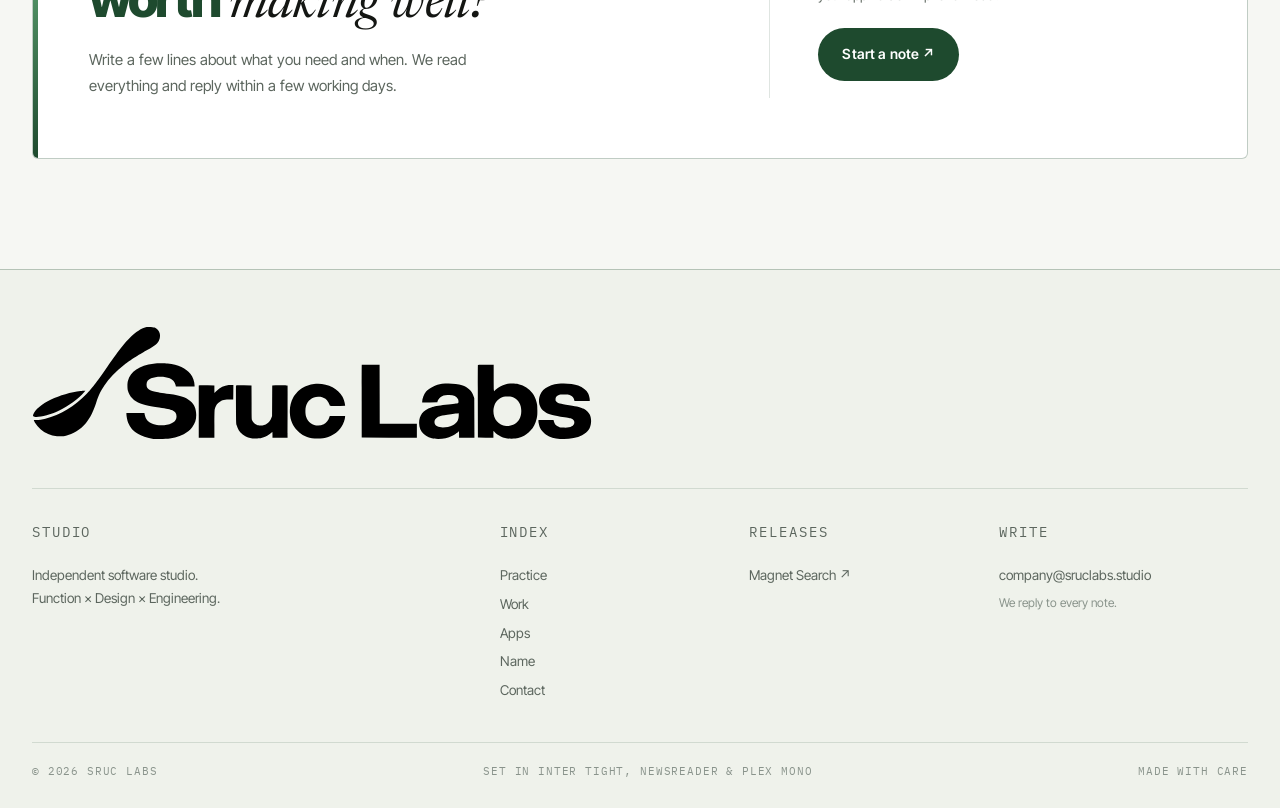
==== commit c2850666: "More UI and Product Changes" ====
--- a/apps/index.html
+++ b/apps/index.html
@@ -20,7 +20,7 @@
 
   <link rel="icon" type="image/svg+xml" sizes="any" href="../assets/brand/icon.svg?v=20260924-2">
 
-  <link rel="stylesheet" href="../css/style.css?v=20261008-4">
+  <link rel="stylesheet" href="../css/style.css?v=20261008-8">
 </head>
 <body>
 
@@ -191,6 +191,6 @@
     </svg>
   </button>
 
-  <script src="../js/main.js?v=20261008-6"></script>
+  <script src="../js/main.js?v=20261008-9"></script>
 </body>
 </html>
--- a/css/style.css
+++ b/css/style.css
@@ -84,7 +84,7 @@
 
 /* dark-mode surface + contrast fixes */
 [data-theme="dark"] ::selection { background: var(--mint); color: #0C1210; }
-[data-theme="dark"] .topbar { background: rgba(12,18,16,0.85); }
+[data-theme="dark"] .topbar { background: rgba(12,18,16,0.7); box-shadow: 0 12px 32px rgba(0,0,0,0.35); }
 [data-theme="dark"] .mobilemenu { background: rgba(12,18,16,0.97); }
 [data-theme="dark"] .topnav-pill:hover { background: var(--mint); color: #0C1210 !important; }
 [data-theme="dark"] .btn-dark { background: var(--mint); color: #0C1210; }
@@ -210,9 +210,10 @@
 /* ================= TOPBAR ================= */
 .topbar {
   position: sticky; top: 0; z-index: 40;
-  background: rgba(246, 247, 243, 0.86);
-  backdrop-filter: blur(14px); -webkit-backdrop-filter: blur(14px);
-  border-bottom: 1px solid var(--line);
+  background: rgba(246, 247, 243, 0.7);
+  backdrop-filter: blur(20px) saturate(1.4); -webkit-backdrop-filter: blur(20px) saturate(1.4);
+  /* no hard border — separation comes from blur and a whisper of shadow */
+  box-shadow: 0 12px 32px rgba(30, 74, 46, 0.07);
 }
 .topbar-in {
   height: 72px;
@@ -221,12 +222,12 @@
 .wordmark { display: flex; align-items: center; color: var(--pine); }
 .wordmark-logo { width: 160px; height: auto; display: block; }
 .topnav { margin-left: auto; display: flex; align-items: center; gap: 26px; }
-.topnav a {
-  font-size: 13.5px; font-weight: 600; color: var(--muted);
+.topnav a, .topnav a:visited {
+  font-size: 14px; font-weight: 700; color: var(--pine);
   display: inline-flex; gap: 7px; align-items: baseline;
 }
 .topnav a i { font-family: var(--mono); font-style: normal; font-size: 10px; color: var(--faint); }
-.topnav a:hover { color: var(--pine); }
+.topnav a:hover { text-decoration: underline; text-decoration-color: var(--leaf); text-underline-offset: 5px; text-decoration-thickness: 1.5px; }
 .topnav-pill {
   border: 1px solid var(--line-strong); border-radius: 999px;
   padding: 9px 16px !important; color: var(--pine) !important;
@@ -258,6 +259,7 @@
   opacity: 0; transform: translateY(4px);
   transition: opacity 0.3s ease, transform 0.35s var(--ease);
 }
+.mobilemenu a:visited { color: var(--pine); }
 .mobilemenu.open { max-height: 420px; opacity: 1; transform: none; padding-bottom: 0; }
 .mobilemenu.open a { opacity: 1; transform: none; }
 .mobilemenu.open a:nth-child(2) { transition-delay: 0.05s; }
@@ -551,6 +553,8 @@
   transition: transform 0.35s var(--ease), border-color 0.25s ease, background 0.25s ease;
 }
 .work-arrow:hover { transform: translateY(-2px); border-color: var(--pine); }
+.work-arrow:disabled { opacity: 0.35; cursor: default; }
+.work-arrow:disabled:hover { transform: none; border-color: var(--line-strong); }
 .work-count { font-family: var(--mono); font-size: 11px; letter-spacing: 0.14em; color: var(--faint); }
 .work-count span:first-child { color: var(--pine); }
 .work-all { margin-top: 26px; }
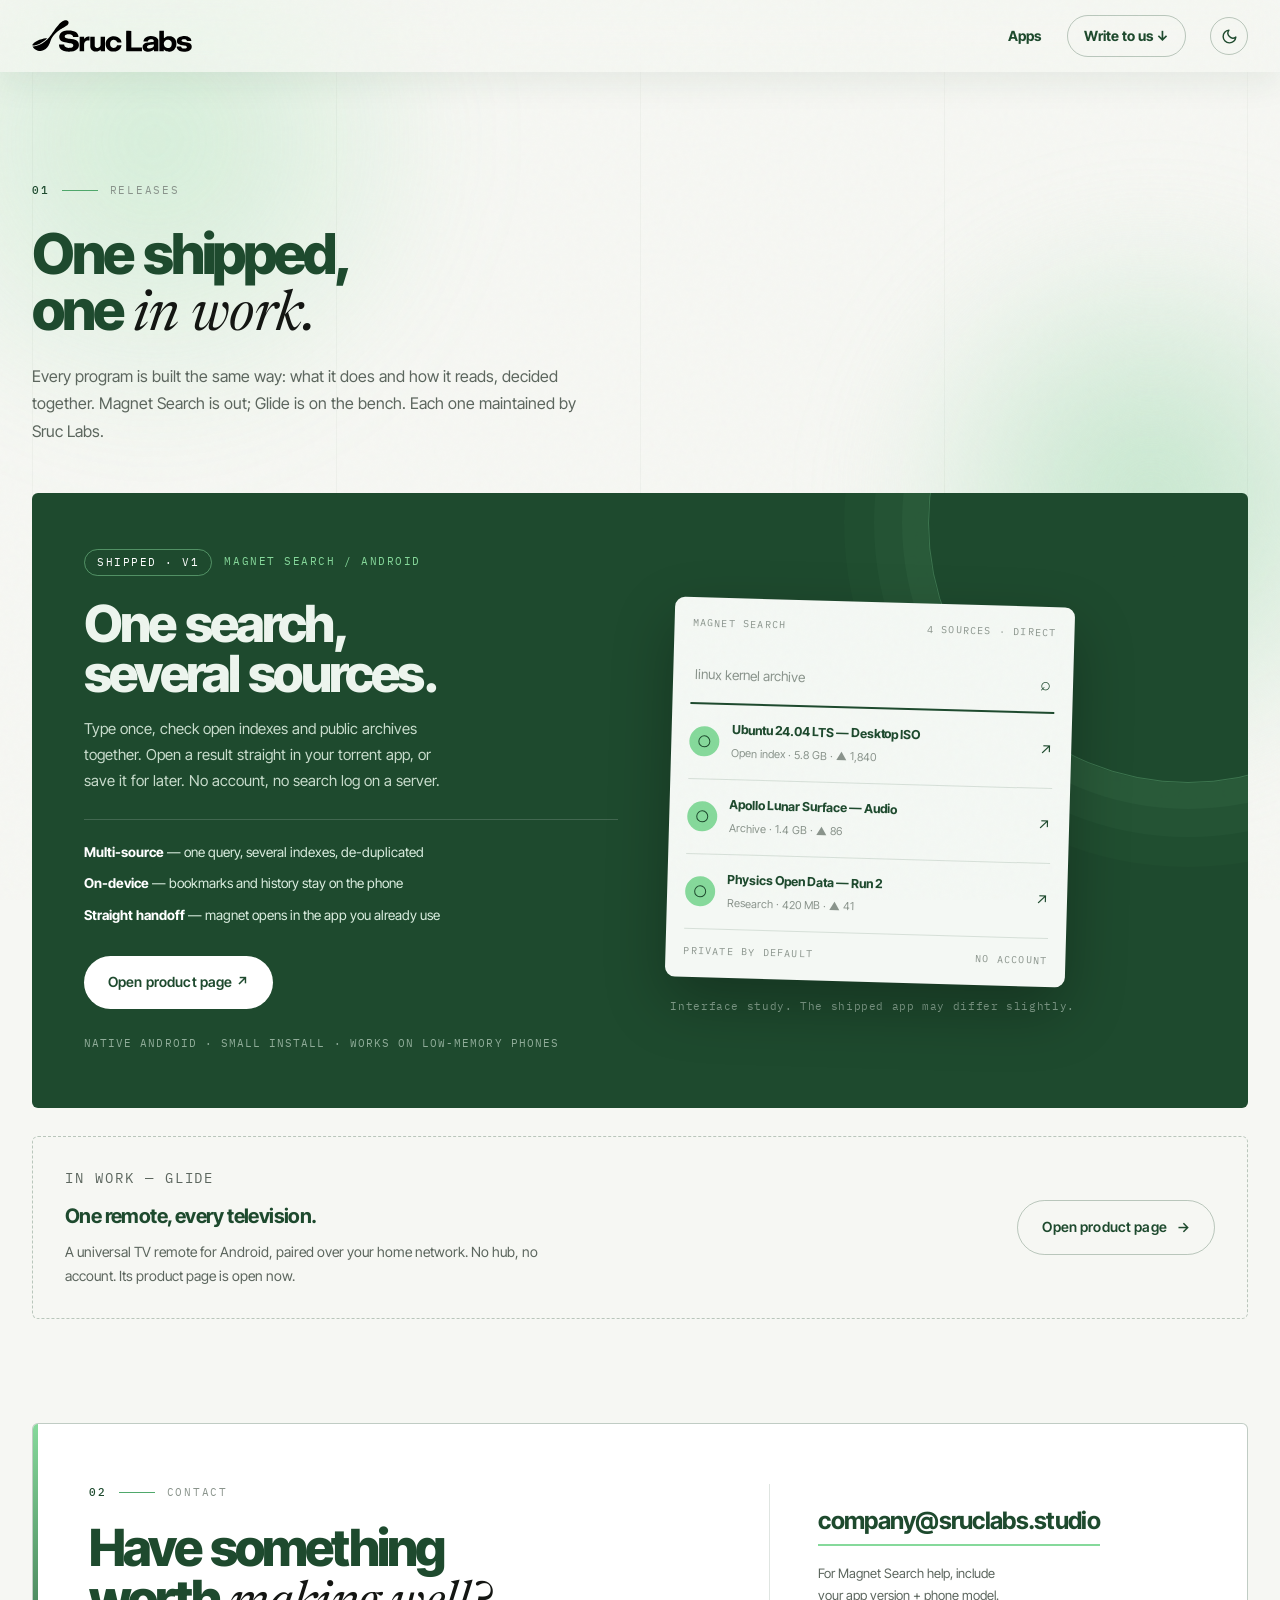
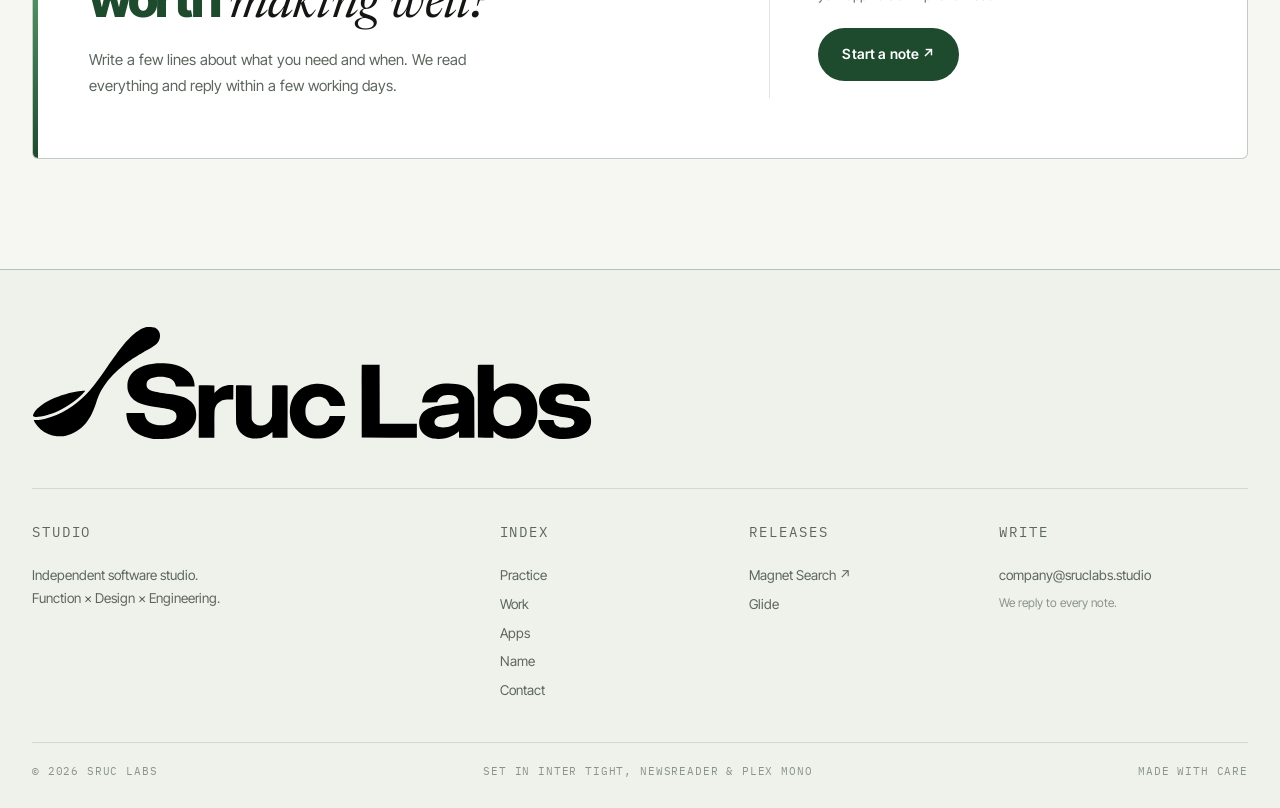
==== commit 601270d8: "Added Glide page" ====
--- a/apps/index.html
+++ b/apps/index.html
@@ -119,11 +119,11 @@
 
       <div class="next reveal">
         <div>
-          <p class="next-eyebrow">Next — in work</p>
-          <h3>One at a time.</h3>
-          <p>The studio works on one program at a time. When the next one is ready, it will appear here.</p>
+          <p class="next-eyebrow">In work — Glide</p>
+          <h3>One remote, every television.</h3>
+          <p>A universal TV remote for Android, paired over your home network. No hub, no account. Its product page is open now.</p>
         </div>
-        <a class="btn btn-ghost" href="#contact">Write to us <span aria-hidden="true">↓</span></a>
+        <a class="btn btn-ghost" href="../glide/">Open product page <span aria-hidden="true">→</span></a>
       </div>
 
     </section>
@@ -168,6 +168,7 @@
         <div>
           <p class="foot-k">Releases</p>
           <a href="https://sruclabs.github.io/magnetsearch/" target="_blank" rel="noopener">Magnet Search ↗</a>
+          <a href="../glide/">Glide</a>
         </div>
         <div>
           <p class="foot-k">Write</p>
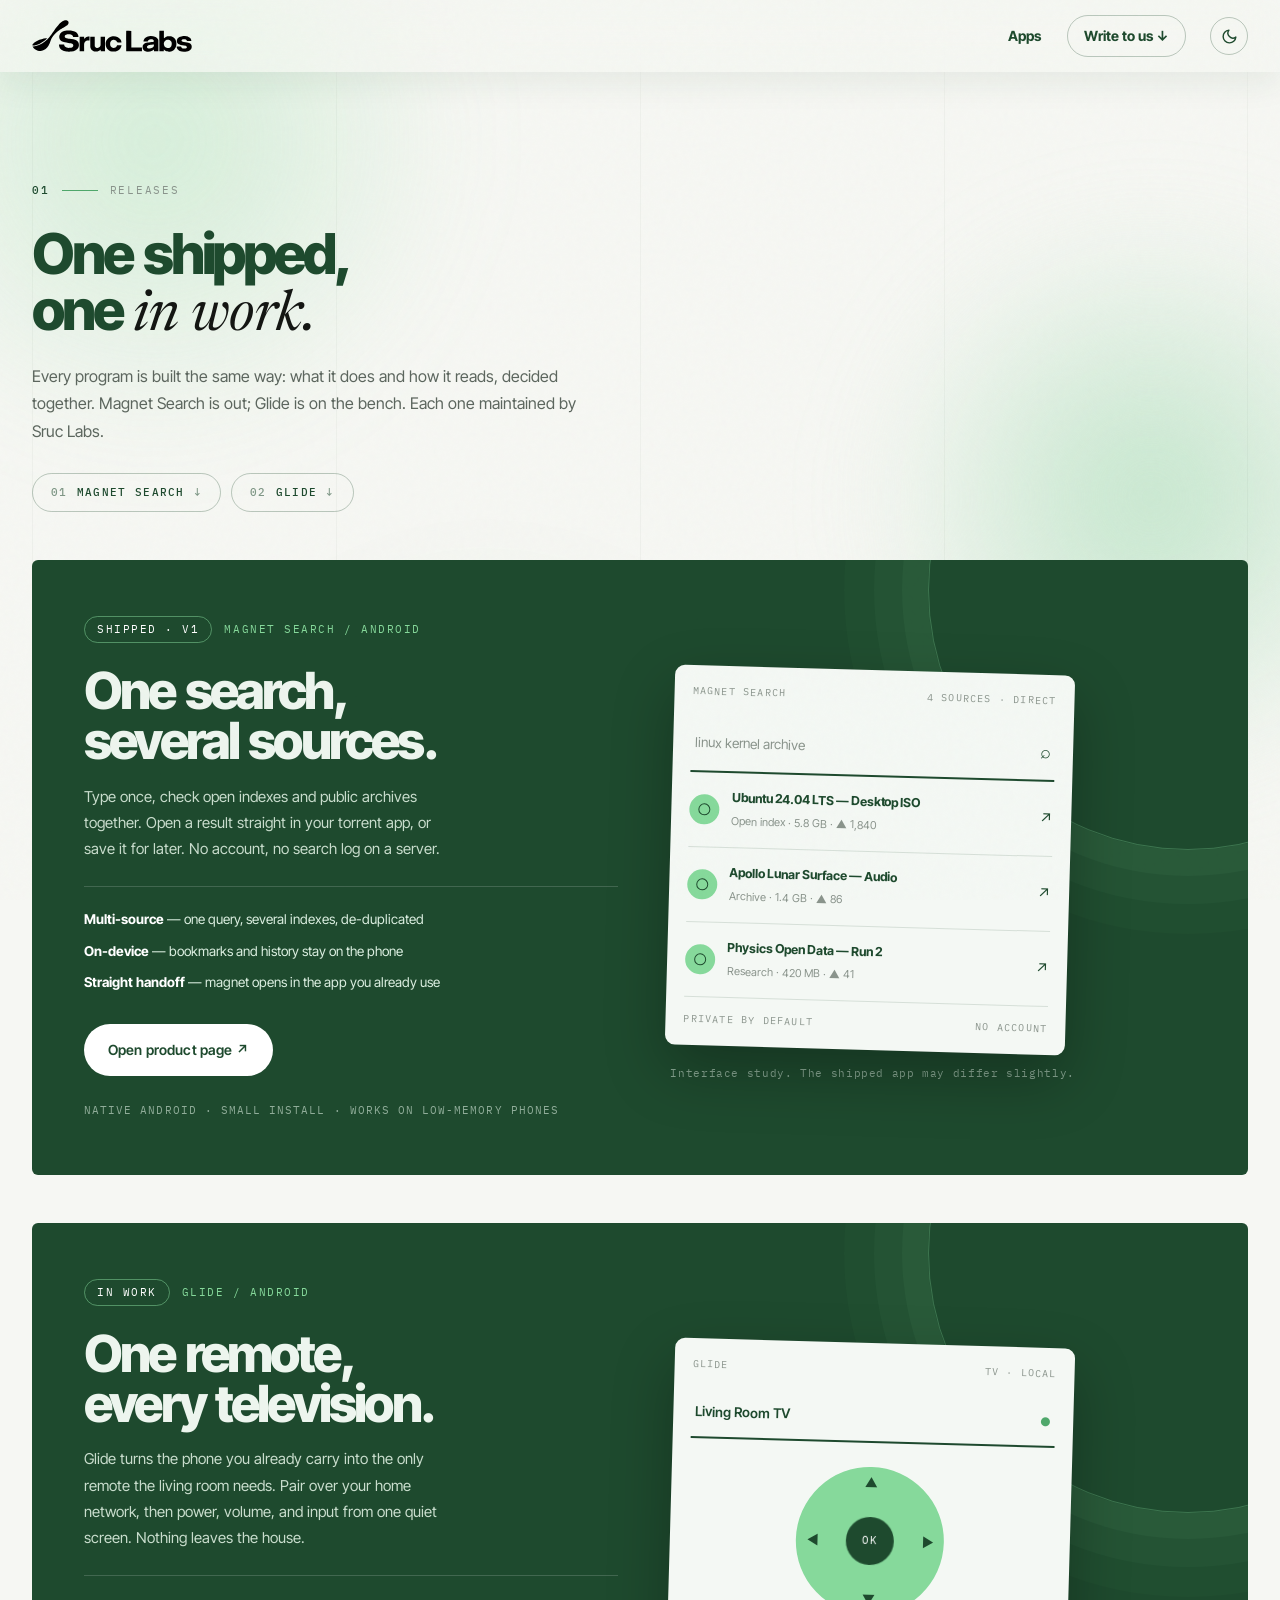
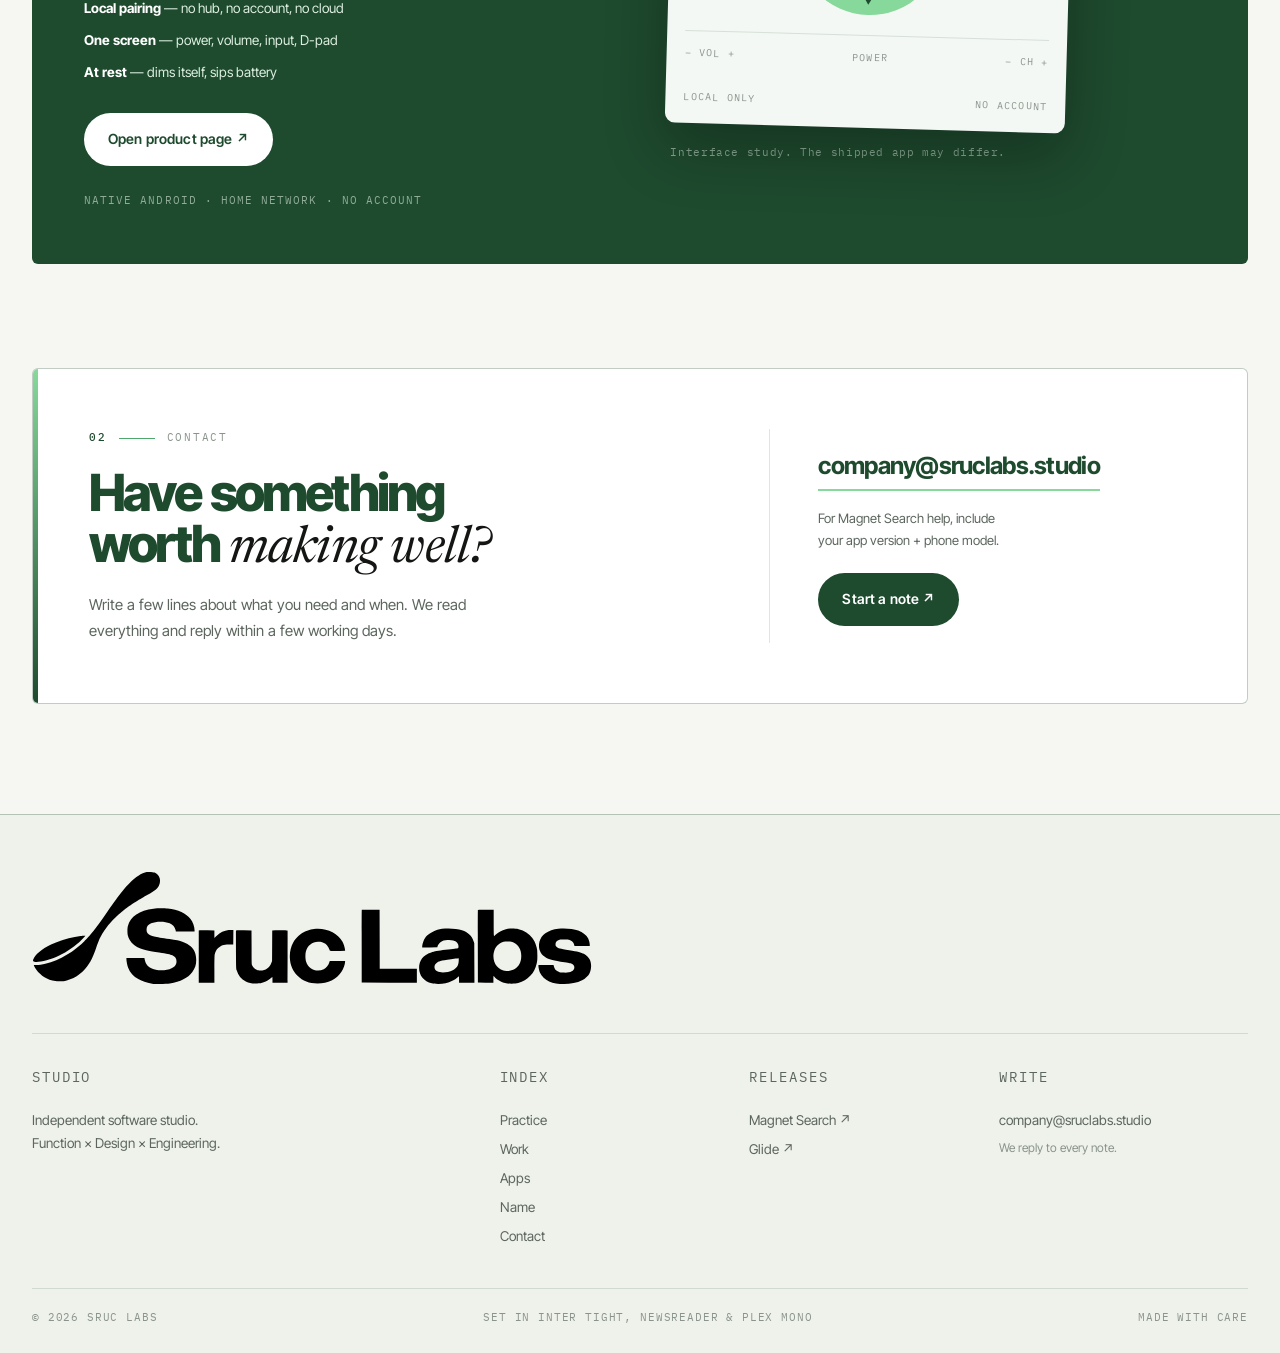
==== commit bc117415: "Glide Work 2" ====
--- a/apps/index.html
+++ b/apps/index.html
@@ -20,7 +20,7 @@
 
   <link rel="icon" type="image/svg+xml" sizes="any" href="../assets/brand/icon.svg?v=20260924-2">
 
-  <link rel="stylesheet" href="../css/style.css?v=20261008-8">
+  <link rel="stylesheet" href="../css/style.css?v=20261009-3">
 </head>
 <body>
 
@@ -74,9 +74,13 @@
         <p class="sec-index"><span>01</span><i></i>Releases</p>
         <h2>One shipped,<br>one <span class="serif">in work.</span></h2>
         <p class="sec-sub">Every program is built the same way: what it does and how it reads, decided together. Magnet Search is out; Glide is on the bench. Each one maintained by Sruc Labs.</p>
-      </div>
-
-      <article class="work reveal">
+        <nav class="jump-pills reveal" aria-label="Jump to an app">
+          <a class="jump-pill" href="#app-magnet-search"><span aria-hidden="true">01</span>Magnet Search<span aria-hidden="true">↓</span></a>
+          <a class="jump-pill" href="#app-glide"><span aria-hidden="true">02</span>Glide<span aria-hidden="true">↓</span></a>
+        </nav>
+      </div>
+
+      <article class="work reveal" id="app-magnet-search">
         <div class="work-info">
           <p class="work-eyebrow"><span class="pill">Shipped · v1</span> Magnet Search / Android</p>
           <h3>One search,<br>several sources.</h3>
@@ -117,14 +121,33 @@
         </div>
       </article>
 
-      <div class="next reveal">
-        <div>
-          <p class="next-eyebrow">In work — Glide</p>
-          <h3>One remote, every television.</h3>
-          <p>A universal TV remote for Android, paired over your home network. No hub, no account. Its product page is open now.</p>
-        </div>
-        <a class="btn btn-ghost" href="../glide/">Open product page <span aria-hidden="true">→</span></a>
-      </div>
+      <article class="work reveal" id="app-glide">
+        <div class="work-info">
+          <p class="work-eyebrow"><span class="pill">In work</span> Glide / Android</p>
+          <h3>One remote,<br>every television.</h3>
+          <p class="work-desc">Glide turns the phone you already carry into the only remote the living room needs. Pair over your home network, then power, volume, and input from one quiet screen. Nothing leaves the house.</p>
+          <ul class="work-list">
+            <li><b>Local pairing</b> — no hub, no account, no cloud</li>
+            <li><b>One screen</b> — power, volume, input, D-pad</li>
+            <li><b>At rest</b> — dims itself, sips battery</li>
+          </ul>
+          <div class="work-cta">
+            <a class="btn btn-light" href="../glide/" target="_blank" rel="noopener">Open product page ↗</a>
+          </div>
+          <p class="work-meta">Native Android · Home network · No account</p>
+        </div>
+
+        <div class="work-visual" aria-hidden="true">
+          <div class="phone remote">
+            <div class="phone-top"><span>Glide</span><span>TV · local</span></div>
+            <div class="remote-screen"><span>Living Room TV</span><b>●</b></div>
+            <div class="remote-pad"><i class="rp-up"></i><i class="rp-right"></i><i class="rp-down"></i><i class="rp-left"></i><em>OK</em></div>
+            <div class="remote-keys"><span>− VOL +</span><span>POWER</span><span>− CH +</span></div>
+            <div class="phone-foot"><span>Local only</span><span>No account</span></div>
+          </div>
+          <p class="work-cap">Interface study. The shipped app may differ.</p>
+        </div>
+      </article>
 
     </section>
 
@@ -168,7 +191,7 @@
         <div>
           <p class="foot-k">Releases</p>
           <a href="https://sruclabs.github.io/magnetsearch/" target="_blank" rel="noopener">Magnet Search ↗</a>
-          <a href="../glide/">Glide</a>
+          <a href="../glide/" target="_blank" rel="noopener">Glide ↗</a>
         </div>
         <div>
           <p class="foot-k">Write</p>
@@ -192,6 +215,6 @@
     </svg>
   </button>
 
-  <script src="../js/main.js?v=20261008-9"></script>
+  <script src="../js/main.js?v=20261009-2"></script>
 </body>
 </html>
--- a/css/style.css
+++ b/css/style.css
@@ -128,7 +128,7 @@
 
 *, *::before, *::after { box-sizing: border-box; margin: 0; padding: 0; -webkit-tap-highlight-color: transparent; }
 html { -webkit-text-size-adjust: 100%; }
-section[id], footer[id] { scroll-margin-top: 73px; }
+section[id], footer[id], .work[id] { scroll-margin-top: 73px; }
 body {
   background: var(--paper);
   color: var(--ink);
@@ -137,6 +137,7 @@
   line-height: 1.6;
   -webkit-font-smoothing: antialiased;
   overflow-x: hidden;
+  overflow-x: clip;
 }
 ::selection { background: var(--pine); color: #fff; }
 a { color: inherit; text-decoration: none; }
@@ -252,7 +253,7 @@
 .theme-toggle .icon-sun { display: none; }
 [data-theme="dark"] .theme-toggle .icon-moon { display: none; }
 [data-theme="dark"] .theme-toggle .icon-sun { display: block; }
-.mobilemenu { position: absolute; top: 100%; left: 0; right: 0; display: flex; flex-direction: column; overflow: hidden; max-height: 0; opacity: 0; transform: translateY(-6px); padding-bottom: 0; background: rgba(246,247,243,0.97); -webkit-backdrop-filter: blur(14px); backdrop-filter: blur(14px); border-bottom: 1px solid var(--line); transition: max-height 0.4s var(--ease), opacity 0.3s ease, transform 0.4s var(--ease), padding-bottom 0.3s ease; }
+.mobilemenu { position: absolute; top: 100%; left: 0; right: 0; display: flex; flex-direction: column; overflow: hidden; max-height: 0; opacity: 0; visibility: hidden; transform: translateY(-6px); padding-bottom: 0; background: rgba(246,247,243,0.97); -webkit-backdrop-filter: blur(14px); backdrop-filter: blur(14px); border-bottom: 1px solid var(--line); transition: max-height 0.4s var(--ease), opacity 0.3s ease, transform 0.4s var(--ease), padding-bottom 0.3s ease, visibility 0s linear 0.4s; }
 .mobilemenu a {
   padding: 13px 0; border-top: 1px solid var(--line);
   font-weight: 600; font-size: 15px; color: var(--pine);
@@ -260,7 +261,7 @@
   transition: opacity 0.3s ease, transform 0.35s var(--ease);
 }
 .mobilemenu a:visited { color: var(--pine); }
-.mobilemenu.open { max-height: 420px; opacity: 1; transform: none; padding-bottom: 0; }
+.mobilemenu.open { max-height: 420px; opacity: 1; visibility: visible; transform: none; padding-bottom: 0; overflow-y: auto; transition: max-height 0.4s var(--ease), opacity 0.3s ease, transform 0.4s var(--ease), padding-bottom 0.3s ease, visibility 0s; }
 .mobilemenu.open a { opacity: 1; transform: none; }
 .mobilemenu.open a:nth-child(2) { transition-delay: 0.05s; }
 .mobilemenu.open a:nth-child(3) { transition-delay: 0.1s; }
@@ -429,6 +430,20 @@
 }
 .sec-head h2 .serif { color: var(--ink); }
 .sec-sub { margin-top: 18px; max-width: 560px; color: var(--muted); font-size: 16px; line-height: 1.7; }
+
+/* pill jump-links to each app card — same language as the nav pill */
+.jump-pills { display: flex; gap: 10px; flex-wrap: wrap; margin-top: 28px; }
+.jump-pill {
+  display: inline-flex; align-items: center; gap: 9px;
+  font-family: var(--mono); font-size: 11px; font-weight: 500;
+  letter-spacing: 0.12em; text-transform: uppercase; white-space: nowrap;
+  color: var(--pine); border: 1px solid var(--line-strong); border-radius: 999px;
+  padding: 10px 18px; background: transparent;
+  transition: background 0.25s ease, color 0.25s ease, border-color 0.25s ease, transform 0.35s var(--ease);
+}
+.jump-pill span { opacity: 0.55; }
+.jump-pill:hover { background: var(--pine); border-color: var(--pine); color: #fff; transform: translateY(-2px); }
+[data-theme="dark"] .jump-pill:hover { background: var(--mint); border-color: var(--mint); color: #0C1210; }
 
 /* trio */
 .trio {
@@ -731,18 +746,6 @@
 .topnav a.active { color: var(--pine); text-decoration: underline; text-decoration-color: var(--leaf); text-underline-offset: 5px; text-decoration-thickness: 1.5px; }
 .mobilemenu a[aria-current="page"] { text-decoration: underline; text-decoration-color: var(--leaf); text-underline-offset: 5px; text-decoration-thickness: 1.5px; }
 
-/* ================= APPS INDEX — reuses studio tokens only ================= */
-.next {
-  margin-top: 28px;
-  border: 1px dashed var(--line-strong); border-radius: 6px; background: transparent;
-  display: grid; grid-template-columns: 1fr auto; gap: 24px; align-items: center;
-  padding: 30px 32px;
-}
-.next-eyebrow { font-family: var(--mono); font-size: 10.5px; letter-spacing: 0.14em; text-transform: uppercase; color: var(--faint); margin-bottom: 10px; }
-.next h3 { font-size: 20px; font-weight: 700; letter-spacing: -0.03em; color: var(--pine); margin-bottom: 8px; }
-.next p { font-size: 14px; line-height: 1.7; color: var(--muted); max-width: 62ch; }
-.next .btn { flex: none; }
-
 /* ================= RESPONSIVE ================= */
 @media (max-width: 1020px) {
   .hero { grid-template-columns: 1fr 1fr; gap: 36px; }
@@ -774,8 +777,6 @@
   .trio article:first-child { border-top: 0; }
   .contact-card { grid-template-columns: 1fr; padding: 44px 32px; gap: 32px; }
   .contact-side { border-left: 0; padding-left: 0; border-top: 1px solid var(--line); padding-top: 28px; }
-  .next { grid-template-columns: 1fr; }
-  .next .btn { justify-self: start; }
   .hero-specs { grid-template-columns: repeat(3, 1fr); gap: 16px; }
 }
 
